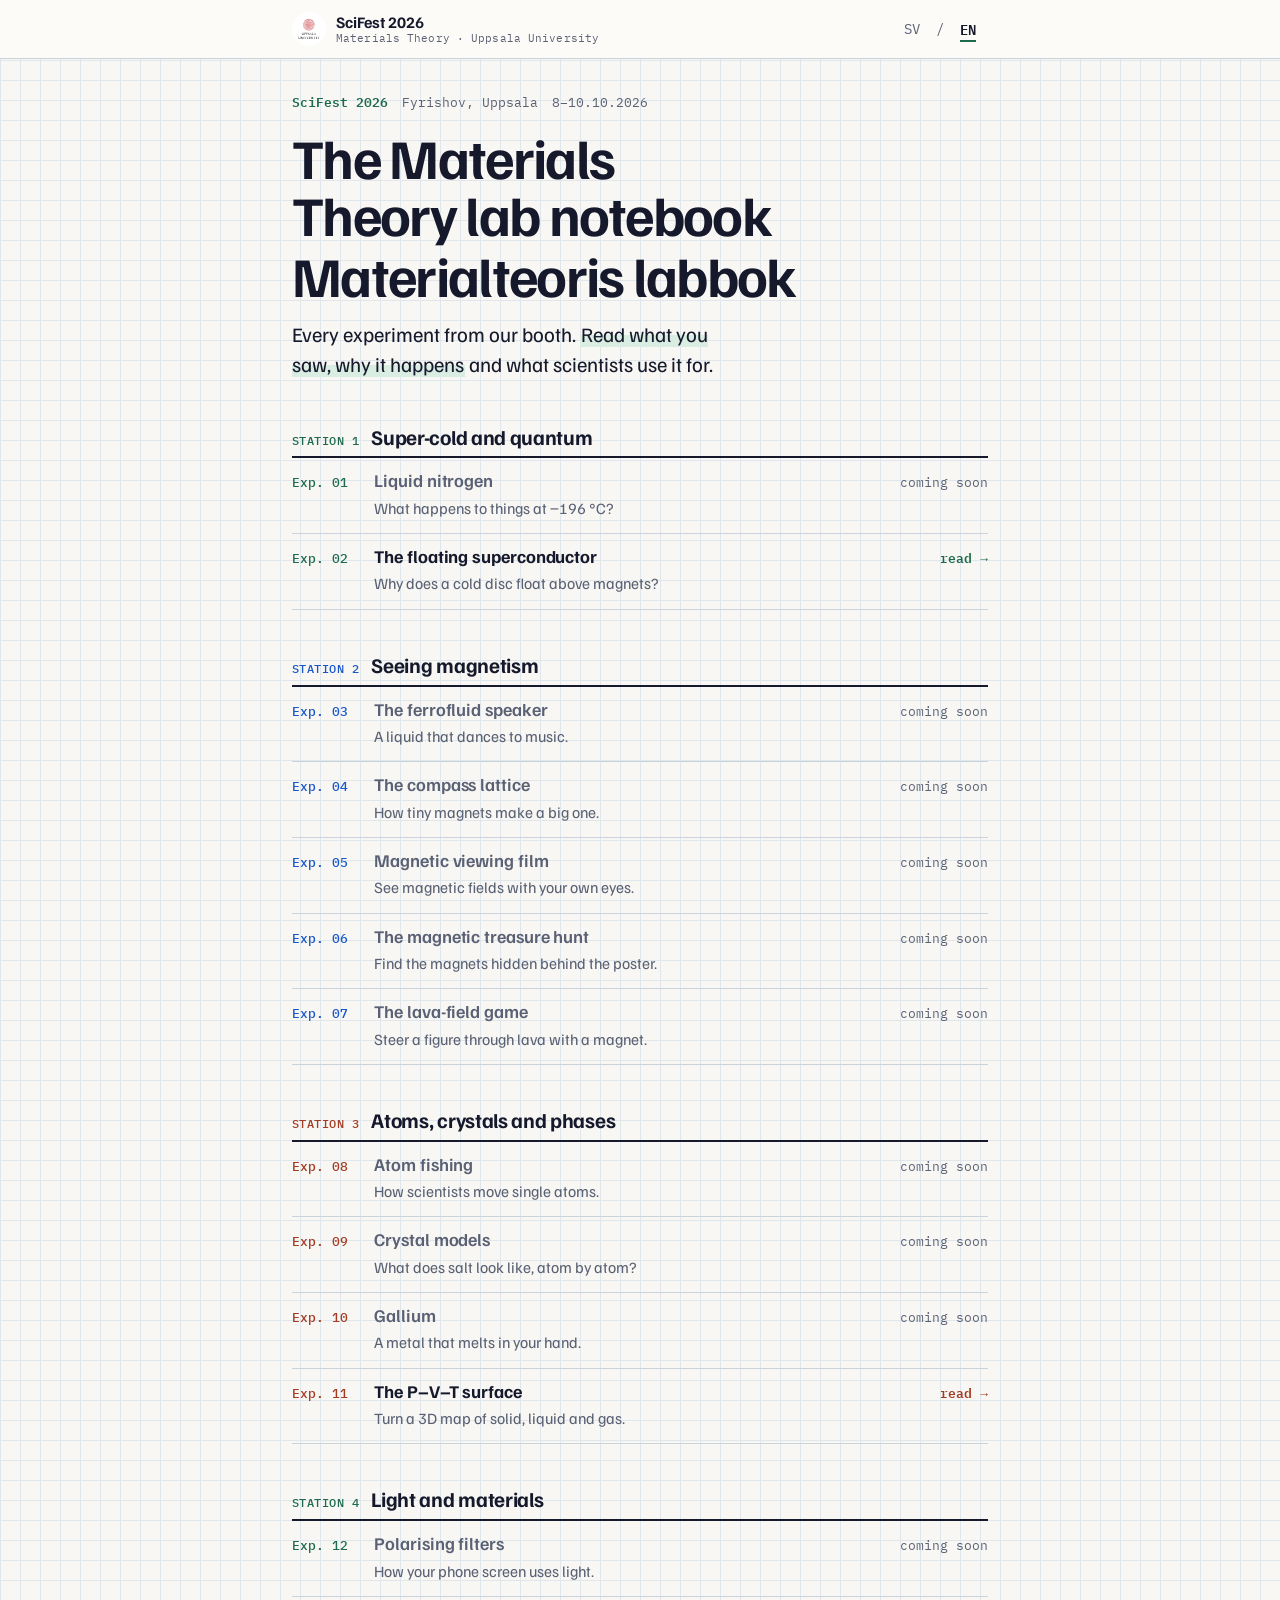
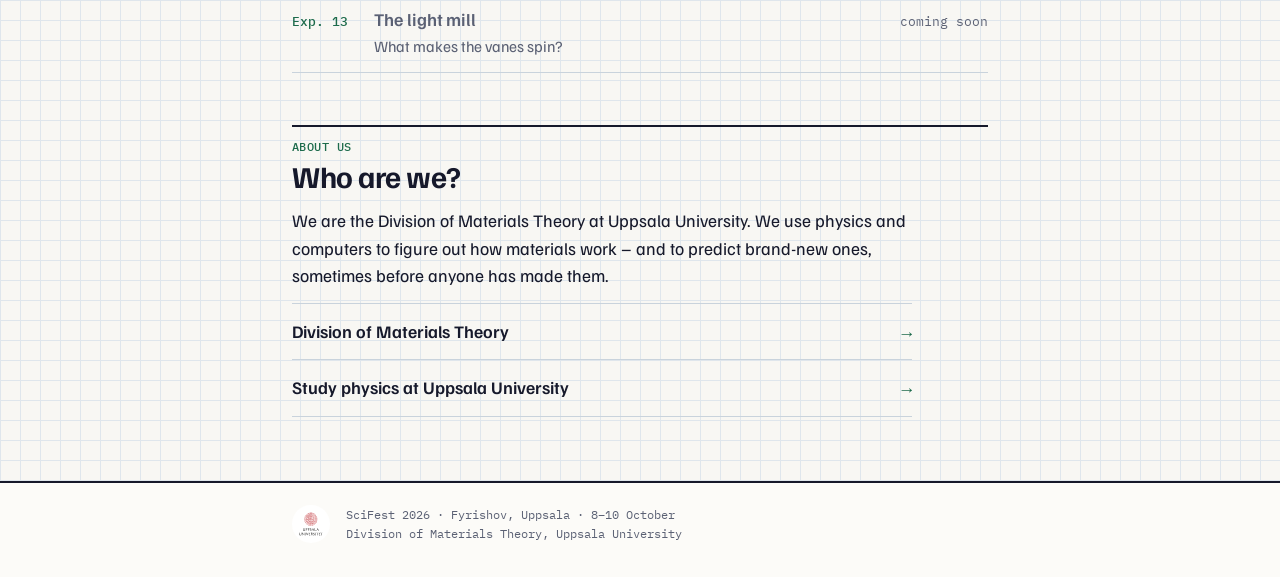
==== index.html @ 78b34789 "Redesign as a lab notebook: squared paper, Familjen Grotesk + IBM Plex Mono Landing page becomes the" ====
<!doctype html>
<html lang="sv">
<head>
<meta charset="utf-8">
<meta name="viewport" content="width=device-width, initial-scale=1, viewport-fit=cover">
<title>Materialteoris labbok · The Materials Theory lab notebook</title>
<meta name="description" content="Försöken från avdelningen för materialteori, Uppsala universitet, på SciFest 2026. / The experiments from the Division of Materials Theory, Uppsala University, at SciFest 2026.">
<meta name="theme-color" content="#F8F7F3" media="(prefers-color-scheme: light)">
<meta name="theme-color" content="#13151C" media="(prefers-color-scheme: dark)">
<link rel="icon" href="assets/uu_logo.svg" type="image/svg+xml">
<link rel="preload" href="assets/fonts/familjen-grotesk-400-700-latin.woff2" as="font" type="font/woff2" crossorigin>
<link rel="preload" href="assets/fonts/ibm-plex-mono-400-latin.woff2" as="font" type="font/woff2" crossorigin>
<link rel="stylesheet" href="assets/site.css">
</head>
<body>
<!--PAGE-START-->
<script>
/* Pick the language before the page paints: saved choice, else the phone's language, else Swedish. */
(function () {
  var r = document.documentElement, l = null;
  try { l = localStorage.getItem('scifest-lang'); } catch (e) {}
  if (l !== 'sv' && l !== 'en') {
    var ls = navigator.languages || [navigator.language || ''];
    l = 'sv';
    for (var i = 0; i < ls.length; i++) {
      if (/^sv/i.test(ls[i])) { l = 'sv'; break; }
      if (/^en/i.test(ls[i])) { l = 'en'; break; }
    }
  }
  r.setAttribute('data-show', l); r.lang = l;
})();
</script>

<div class="page" data-station="4"
     data-title-en="The Materials Theory lab notebook · SciFest 2026"
     data-title-sv="Materialteoris labbok · SciFest 2026">

  <header class="topbar">
    <div class="wrap">
      <a class="brand" href="./">
        <img src="assets/uu_logo.svg" alt="Uppsala universitet / Uppsala University" width="34" height="34">
        <span>SciFest 2026
          <small lang="sv">Materialteori · Uppsala universitet</small>
          <small lang="en">Materials Theory · Uppsala University</small>
        </span>
      </a>
      <div class="langswitch" role="group" aria-label="Språk / Language">
        <button type="button" class="both" lang="sv" data-set-lang="sv" aria-label="Svenska" aria-pressed="false">SV</button>
        <span class="sep" aria-hidden="true">/</span>
        <button type="button" class="both" lang="en" data-set-lang="en" aria-label="English" aria-pressed="false">EN</button>
      </div>
    </div>
  </header>

  <div class="wrap">
    <div class="entry">
      <p class="meta">
        <span><b>SciFest 2026</b></span>
        <span>Fyrishov, Uppsala</span>
        <span>8–10.10.2026</span>
      </p>
      <h1 class="title">
        <span class="both" lang="sv">Materialteoris labbok</span>
        <span class="both" lang="en">The Materials Theory lab notebook</span>
      </h1>
      <p class="lead">
        <span lang="sv">Alla försök från vår monter. <mark>Läs vad du såg, varför det händer</mark> och vad forskare använder det till.</span>
        <span lang="en">Every experiment from our booth. <mark>Read what you saw, why it happens</mark> and what scientists use it for.</span>
      </p>
    </div>

    <main>
      <nav class="toc" aria-label="Innehåll / Contents">

        <section class="toc-group" data-station="1" aria-labelledby="st1">
          <h2 id="st1"><span class="sec-label">Station 1</span><span><span lang="sv">Superkallt och kvant</span><span lang="en">Super-cold and quantum</span></span></h2>
          <div class="entry-row soon">
            <span class="no"><span lang="sv">Försök 01</span><span lang="en">Exp. 01</span></span>
            <h3><span lang="sv">Flytande kväve</span><span lang="en">Liquid nitrogen</span></h3>
            <span class="status"><span lang="sv">kommer snart</span><span lang="en">coming soon</span></span>
            <p><span lang="sv">Vad händer med saker vid −196 °C?</span><span lang="en">What happens to things at −196 °C?</span></p>
          </div>
          <a class="entry-row" href="superconductor.html">
            <span class="no"><span lang="sv">Försök 02</span><span lang="en">Exp. 02</span></span>
            <h3><span lang="sv">Den svävande supraledaren</span><span lang="en">The floating superconductor</span></h3>
            <span class="status"><span lang="sv">läs</span><span lang="en">read</span></span>
            <p><span lang="sv">Varför svävar en kall skiva ovanför magneter?</span><span lang="en">Why does a cold disc float above magnets?</span></p>
          </a>
        </section>

        <section class="toc-group" data-station="2" aria-labelledby="st2">
          <h2 id="st2"><span class="sec-label">Station 2</span><span><span lang="sv">Se magnetism</span><span lang="en">Seeing magnetism</span></span></h2>
          <div class="entry-row soon">
            <span class="no"><span lang="sv">Försök 03</span><span lang="en">Exp. 03</span></span>
            <h3><span lang="sv">Ferrofluidhögtalaren</span><span lang="en">The ferrofluid speaker</span></h3>
            <span class="status"><span lang="sv">kommer snart</span><span lang="en">coming soon</span></span>
            <p><span lang="sv">En vätska som dansar till musik.</span><span lang="en">A liquid that dances to music.</span></p>
          </div>
          <div class="entry-row soon">
            <span class="no"><span lang="sv">Försök 04</span><span lang="en">Exp. 04</span></span>
            <h3><span lang="sv">Kompassgittret</span><span lang="en">The compass lattice</span></h3>
            <span class="status"><span lang="sv">kommer snart</span><span lang="en">coming soon</span></span>
            <p><span lang="sv">Hur små magneter blir en stor.</span><span lang="en">How tiny magnets make a big one.</span></p>
          </div>
          <div class="entry-row soon">
            <span class="no"><span lang="sv">Försök 05</span><span lang="en">Exp. 05</span></span>
            <h3><span lang="sv">Magnetisk visningsfilm</span><span lang="en">Magnetic viewing film</span></h3>
            <span class="status"><span lang="sv">kommer snart</span><span lang="en">coming soon</span></span>
            <p><span lang="sv">Se magnetfält med egna ögon.</span><span lang="en">See magnetic fields with your own eyes.</span></p>
          </div>
          <div class="entry-row soon">
            <span class="no"><span lang="sv">Försök 06</span><span lang="en">Exp. 06</span></span>
            <h3><span lang="sv">Den magnetiska skattjakten</span><span lang="en">The magnetic treasure hunt</span></h3>
            <span class="status"><span lang="sv">kommer snart</span><span lang="en">coming soon</span></span>
            <p><span lang="sv">Hitta magneterna som gömmer sig bakom affischen.</span><span lang="en">Find the magnets hidden behind the poster.</span></p>
          </div>
          <div class="entry-row soon">
            <span class="no"><span lang="sv">Försök 07</span><span lang="en">Exp. 07</span></span>
            <h3><span lang="sv">Lavaspelet</span><span lang="en">The lava-field game</span></h3>
            <span class="status"><span lang="sv">kommer snart</span><span lang="en">coming soon</span></span>
            <p><span lang="sv">Styr en figur genom lavan med en magnet.</span><span lang="en">Steer a figure through lava with a magnet.</span></p>
          </div>
        </section>

        <section class="toc-group" data-station="3" aria-labelledby="st3">
          <h2 id="st3"><span class="sec-label">Station 3</span><span><span lang="sv">Atomer, kristaller och faser</span><span lang="en">Atoms, crystals and phases</span></span></h2>
          <div class="entry-row soon">
            <span class="no"><span lang="sv">Försök 08</span><span lang="en">Exp. 08</span></span>
            <h3><span lang="sv">Atomfiske</span><span lang="en">Atom fishing</span></h3>
            <span class="status"><span lang="sv">kommer snart</span><span lang="en">coming soon</span></span>
            <p><span lang="sv">Hur forskare flyttar enskilda atomer.</span><span lang="en">How scientists move single atoms.</span></p>
          </div>
          <div class="entry-row soon">
            <span class="no"><span lang="sv">Försök 09</span><span lang="en">Exp. 09</span></span>
            <h3><span lang="sv">Kristallmodeller</span><span lang="en">Crystal models</span></h3>
            <span class="status"><span lang="sv">kommer snart</span><span lang="en">coming soon</span></span>
            <p><span lang="sv">Hur ser salt ut, atom för atom?</span><span lang="en">What does salt look like, atom by atom?</span></p>
          </div>
          <div class="entry-row soon">
            <span class="no"><span lang="sv">Försök 10</span><span lang="en">Exp. 10</span></span>
            <h3><span lang="sv">Gallium</span><span lang="en">Gallium</span></h3>
            <span class="status"><span lang="sv">kommer snart</span><span lang="en">coming soon</span></span>
            <p><span lang="sv">En metall som smälter i handen.</span><span lang="en">A metal that melts in your hand.</span></p>
          </div>
          <a class="entry-row" href="pvt-surface.html">
            <span class="no"><span lang="sv">Försök 11</span><span lang="en">Exp. 11</span></span>
            <h3><span lang="sv">P–V–T-ytan</span><span lang="en">The P–V–T surface</span></h3>
            <span class="status"><span lang="sv">läs</span><span lang="en">read</span></span>
            <p><span lang="sv">Vrid och vänd en 3D-karta över fast, flytande och gas.</span><span lang="en">Turn a 3D map of solid, liquid and gas.</span></p>
          </a>
        </section>

        <section class="toc-group" data-station="4" aria-labelledby="st4">
          <h2 id="st4"><span class="sec-label">Station 4</span><span><span lang="sv">Ljus och material</span><span lang="en">Light and materials</span></span></h2>
          <div class="entry-row soon">
            <span class="no"><span lang="sv">Försök 12</span><span lang="en">Exp. 12</span></span>
            <h3><span lang="sv">Polarisationsfilter</span><span lang="en">Polarising filters</span></h3>
            <span class="status"><span lang="sv">kommer snart</span><span lang="en">coming soon</span></span>
            <p><span lang="sv">Hur din mobilskärm använder ljus.</span><span lang="en">How your phone screen uses light.</span></p>
          </div>
          <div class="entry-row soon">
            <span class="no"><span lang="sv">Försök 13</span><span lang="en">Exp. 13</span></span>
            <h3><span lang="sv">Ljuskvarnen</span><span lang="en">The light mill</span></h3>
            <span class="status"><span lang="sv">kommer snart</span><span lang="en">coming soon</span></span>
            <p><span lang="sv">Vad får vingarna att snurra?</span><span lang="en">What makes the vanes spin?</span></p>
          </div>
        </section>
      </nav>

      <section aria-labelledby="h-us">
        <div class="sec-head">
          <p class="sec-label"><span lang="sv">Om oss</span><span lang="en">About us</span></p>
          <h2 id="h-us"><span lang="sv">Vilka är vi?</span><span lang="en">Who are we?</span></h2>
        </div>
        <div class="prose">
          <p lang="sv">Vi är avdelningen för materialteori vid Uppsala universitet. Vi använder fysik och datorer för att förstå hur material fungerar – och för att förutsäga helt nya material, ibland innan någon har tillverkat dem.</p>
          <p lang="en">We are the Division of Materials Theory at Uppsala University. We use physics and computers to figure out how materials work – and to predict brand-new ones, sometimes before anyone has made them.</p>
        </div>
        <nav class="links" aria-label="Länkar / Links">
          <a href="https://www.uu.se/institution/fysik-och-astronomi/forskning/materialteori" lang="sv">Avdelningen för materialteori</a>
          <a href="https://www.uu.se/en/department/physics-and-astronomy/research/materials-theory" lang="en">Division of Materials Theory</a>
          <a href="https://www.uu.se/institution/fysik-och-astronomi/utbildning" lang="sv">Studera fysik vid Uppsala universitet</a>
          <a href="https://www.uu.se/en/department/physics-and-astronomy/education" lang="en">Study physics at Uppsala University</a>
        </nav>
      </section>
    </main>
  </div>

  <footer>
    <div class="wrap">
      <img src="assets/uu_logo.svg" alt="" width="38" height="38">
      <div>
        <div lang="sv">SciFest 2026 · Fyrishov, Uppsala · 8–10 oktober</div>
        <div lang="en">SciFest 2026 · Fyrishov, Uppsala · 8–10 October</div>
        <div lang="sv">Avdelningen för materialteori, Uppsala universitet</div>
        <div lang="en">Division of Materials Theory, Uppsala University</div>
      </div>
    </div>
  </footer>
</div>

<script src="assets/site.js"></script>
<!--PAGE-END-->
</body>
</html>
---- assets/site.css ----
/* =====================================================================
   SciFest 2026 demo pages: shared stylesheet ("lab notebook")
   Division of Materials Theory, Uppsala University

   Look: squared notebook paper (Swedish "rutat papper"), ink-dark text,
   Familjen Grotesk (Familjen STHLM) + IBM Plex Mono for labels and
   measurements. Each station's poster colour is used as an accent only.

   - Colours are tokens on :root, with a dark-mode set below.
   - Station accent: data-station="1".."4" on any wrapper.
   - Language: every text exists twice, lang="sv" and lang="en";
     the script sets html[data-show] and the other language is hidden.
     class="both" = always shown in both languages.
   ===================================================================== */

/* ---------- Fonts (self-hosted, SIL Open Font License) ---------- */
@font-face {
  font-family: "Familjen Grotesk";
  src: url("fonts/familjen-grotesk-400-700-latin.woff2") format("woff2");
  font-weight: 400 700; font-style: normal; font-display: swap;
  unicode-range: U+0000-00FF, U+0131, U+0152-0153, U+02BB-02BC, U+02C6, U+02DA, U+02DC, U+0304, U+0308, U+0329, U+2000-206F, U+20AC, U+2122, U+2191, U+2193, U+2212, U+2215, U+FEFF, U+FFFD;
}
@font-face {
  font-family: "Familjen Grotesk";
  src: url("fonts/familjen-grotesk-400-700-latin-ext.woff2") format("woff2");
  font-weight: 400 700; font-style: normal; font-display: swap;
  unicode-range: U+0100-02BA, U+02BD-02C5, U+02C7-02CC, U+02CE-02D7, U+02DD-02FF, U+1D00-1DBF, U+1E00-1E9F, U+1EF2-1EFF, U+2020, U+20A0-20AB, U+20AD-20C0, U+2113, U+2C60-2C7F, U+A720-A7FF;
}
@font-face { font-family: "IBM Plex Mono"; src: url("fonts/ibm-plex-mono-400-latin.woff2") format("woff2"); font-weight: 400; font-display: swap;
  unicode-range: U+0000-00FF, U+0131, U+0152-0153, U+02BB-02BC, U+02C6, U+02DA, U+02DC, U+0304, U+0308, U+0329, U+2000-206F, U+20AC, U+2122, U+2191, U+2193, U+2212, U+2215, U+FEFF, U+FFFD; }
@font-face { font-family: "IBM Plex Mono"; src: url("fonts/ibm-plex-mono-400-latin-ext.woff2") format("woff2"); font-weight: 400; font-display: swap;
  unicode-range: U+0100-02BA, U+02BD-02C5, U+02C7-02CC, U+02CE-02D7, U+02DD-02FF, U+1D00-1DBF, U+1E00-1E9F, U+1EF2-1EFF, U+2020, U+20A0-20AB, U+20AD-20C0, U+2113, U+2C60-2C7F, U+A720-A7FF; }
@font-face { font-family: "IBM Plex Mono"; src: url("fonts/ibm-plex-mono-500-latin.woff2") format("woff2"); font-weight: 500; font-display: swap;
  unicode-range: U+0000-00FF, U+0131, U+0152-0153, U+02BB-02BC, U+02C6, U+02DA, U+02DC, U+0304, U+0308, U+0329, U+2000-206F, U+20AC, U+2122, U+2191, U+2193, U+2212, U+2215, U+FEFF, U+FFFD; }
@font-face { font-family: "IBM Plex Mono"; src: url("fonts/ibm-plex-mono-500-latin-ext.woff2") format("woff2"); font-weight: 500; font-display: swap;
  unicode-range: U+0100-02BA, U+02BD-02C5, U+02C7-02CC, U+02CE-02D7, U+02DD-02FF, U+1D00-1DBF, U+1E00-1E9F, U+1EF2-1EFF, U+2020, U+20A0-20AB, U+20AD-20C0, U+2113, U+2C60-2C7F, U+A720-A7FF; }
@font-face { font-family: "IBM Plex Mono"; src: url("fonts/ibm-plex-mono-600-latin.woff2") format("woff2"); font-weight: 600; font-display: swap;
  unicode-range: U+0000-00FF, U+0131, U+0152-0153, U+02BB-02BC, U+02C6, U+02DA, U+02DC, U+0304, U+0308, U+0329, U+2000-206F, U+20AC, U+2122, U+2191, U+2193, U+2212, U+2215, U+FEFF, U+FFFD; }
@font-face { font-family: "IBM Plex Mono"; src: url("fonts/ibm-plex-mono-600-latin-ext.woff2") format("woff2"); font-weight: 600; font-display: swap;
  unicode-range: U+0100-02BA, U+02BD-02C5, U+02C7-02CC, U+02CE-02D7, U+02DD-02FF, U+1D00-1DBF, U+1E00-1E9F, U+1EF2-1EFF, U+2020, U+20A0-20AB, U+20AD-20C0, U+2113, U+2C60-2C7F, U+A720-A7FF; }

/* ---------- Tokens: light (paper) ---------- */
:root {
  --paper: #F8F7F3;
  --paper-solid: #FCFBF8;
  --grid: #DFE6EC;
  --grid-strong: #C9D3DC;
  --ink: #16192B;
  --muted: #5B6174;
  --accent: #4A3496;        /* station 1: poster 2 violet */
  --accent-soft: #E6E0F5;   /* highlighter tint */
  --good: #1D6B4C;
  --bad: #A33A22;
  --font-sans: "Familjen Grotesk", "Helvetica Neue", Arial, system-ui, sans-serif;
  --font-mono: "IBM Plex Mono", ui-monospace, "SFMono-Regular", Menlo, Consolas, monospace;
  --sq: 20px;               /* grid square */
}
[data-station="2"] { --accent: #1957C9; --accent-soft: #DCE7FA; }  /* poster 1 blue */
[data-station="3"] { --accent: #A33A22; --accent-soft: #F6DFD7; }  /* poster 3 rust */
[data-station="4"] { --accent: #1D6B4C; --accent-soft: #D9EDE3; }  /* poster 4 green */

/* ---------- Tokens: dark (the notebook at night) ---------- */
@media (prefers-color-scheme: dark) {
  :root:not([data-theme="light"]) {
    color-scheme: dark;
    --paper: #13151C; --paper-solid: #181B23; --grid: #1F2330; --grid-strong: #2C3242;
    --ink: #E7E9EF; --muted: #9AA0B3;
    --accent: #B4A3F0; --accent-soft: #2B2546;
    --good: #74CFA4; --bad: #F09A84;
  }
  :root:not([data-theme="light"]) [data-station="2"] { --accent: #86B2FF; --accent-soft: #1B2A47; }
  :root:not([data-theme="light"]) [data-station="3"] { --accent: #F29B84; --accent-soft: #3D2119; }
  :root:not([data-theme="light"]) [data-station="4"] { --accent: #74CFA4; --accent-soft: #16352A; }
}
:root[data-theme="dark"] {
  color-scheme: dark;
  --paper: #13151C; --paper-solid: #181B23; --grid: #1F2330; --grid-strong: #2C3242;
  --ink: #E7E9EF; --muted: #9AA0B3;
  --accent: #B4A3F0; --accent-soft: #2B2546;
  --good: #74CFA4; --bad: #F09A84;
}
:root[data-theme="dark"] [data-station="2"] { --accent: #86B2FF; --accent-soft: #1B2A47; }
:root[data-theme="dark"] [data-station="3"] { --accent: #F29B84; --accent-soft: #3D2119; }
:root[data-theme="dark"] [data-station="4"] { --accent: #74CFA4; --accent-soft: #16352A; }

/* ---------- Language switching ---------- */
html[data-show="sv"] .page [lang="en"]:not(.both),
html[data-show="en"] .page [lang="sv"]:not(.both) { display: none !important; }

/* ---------- Base ---------- */
*, *::before, *::after { box-sizing: border-box; }
html { -webkit-text-size-adjust: 100%; }
body {
  margin: 0;
  background-color: var(--paper);
  background-image:
    linear-gradient(var(--grid) 1px, transparent 1px),
    linear-gradient(90deg, var(--grid) 1px, transparent 1px);
  background-size: var(--sq) var(--sq);
  color: var(--ink);
  font-family: var(--font-sans);
  font-size: 1.1rem;
  line-height: 1.55;
  font-weight: 400;
}
.page { min-height: 100vh; color: var(--ink); }
img, video, svg { max-width: 100%; }
a { color: var(--accent); text-decoration-thickness: 1.5px; text-underline-offset: .2em; }
strong, b { font-weight: 650; }
:focus-visible { outline: 2.5px solid var(--accent); outline-offset: 3px; }
p { margin: 0; }
h1, h2, h3 { margin: 0; font-weight: 700; letter-spacing: -0.015em; line-height: 1.1; text-wrap: balance; }
h2 { font-size: clamp(1.5rem, 4.6vw, 1.9rem); }
h3 { font-size: 1.15rem; letter-spacing: -0.005em; }
.mono { font-family: var(--font-mono); }

.wrap { max-width: 46rem; margin-inline: auto; padding-inline: 20px; }

/* ---------- Top bar ---------- */
.topbar {
  position: sticky; top: env(safe-area-inset-top, 0px); z-index: 10;
  background: var(--paper-solid);
  border-bottom: 1px solid var(--grid-strong);
}
.topbar .wrap { display: flex; align-items: center; justify-content: space-between; gap: 12px; min-height: 58px; }
.brand { display: flex; align-items: center; gap: 10px; color: var(--ink); text-decoration: none; }
.brand img { width: 34px; height: 34px; }
.brand img, footer img { background: #FFFFFF; border-radius: 50%; padding: 2px; }
.brand span { display: grid; line-height: 1.15; font-weight: 700; font-size: 1rem; }
.brand small { font-family: var(--font-mono); font-weight: 400; font-size: .7rem; color: var(--muted); letter-spacing: .01em; }
.langswitch { display: flex; align-items: center; gap: 2px; font-family: var(--font-mono); font-size: .9rem; }
.langswitch .sep { color: var(--muted); padding-inline: 2px; }
.langswitch button {
  font: inherit; color: var(--muted); background: none; border: 0; cursor: pointer;
  padding: 10px 6px; min-height: 44px; min-width: 40px;
}
.langswitch button[aria-pressed="true"] { color: var(--ink); font-weight: 600; text-decoration: underline; text-decoration-thickness: 2px; text-underline-offset: .35em; text-decoration-color: var(--accent); }

/* ---------- Page head (notebook entry header) ---------- */
.entry { padding-block: 34px 6px; display: grid; gap: 16px; }
.meta {
  font-family: var(--font-mono); font-size: .8rem; color: var(--muted);
  display: flex; flex-wrap: wrap; gap: 4px 14px;
}
.meta b { color: var(--accent); font-weight: 600; }
.title { display: flex; flex-direction: column; gap: 4px; font-size: clamp(2.2rem, 9vw, 3.5rem); letter-spacing: -0.03em; line-height: 1.02; }
html[data-show="en"] .title [lang="en"] { order: -1; }
.lead { font-size: 1.28rem; line-height: 1.45; max-width: 36ch; }
mark { background: linear-gradient(transparent 55%, var(--accent-soft) 55%); color: inherit; padding-inline: 1px; }

/* Figures: taped onto the page */
.fig { margin: 0; display: grid; gap: 8px; }
.fig .print { background: var(--paper-solid); padding: 8px; border: 1px solid var(--grid-strong); box-shadow: 0 1px 0 var(--grid-strong); }
.fig video, .fig img { display: block; width: 100%; height: auto; }
.fig figcaption, .caption { font-family: var(--font-mono); font-size: .8rem; color: var(--muted); line-height: 1.45; }
.fig figcaption b, .caption b { color: var(--ink); font-weight: 600; }

/* ---------- Sections (lab report) ---------- */
main { display: grid; gap: 52px; padding-block: 30px 64px; }
section { display: grid; gap: 14px; }
.sec-label { font-family: var(--font-mono); font-size: .78rem; font-weight: 500; color: var(--accent); letter-spacing: .04em; text-transform: uppercase; }
.sec-head { display: grid; gap: 4px; padding-top: 10px; border-top: 2px solid var(--ink); }
.prose { display: grid; gap: 12px; max-width: 62ch; }

/* OBS! note */
.obs {
  display: grid; grid-template-columns: auto 1fr; gap: 4px 12px; align-items: baseline;
  background: var(--paper-solid); border: 1.5px dashed var(--accent);
  padding: 12px 14px; max-width: 62ch;
}
.obs .tag { font-family: var(--font-mono); font-weight: 600; font-size: .85rem; color: var(--accent); }
.obs p { font-size: 1rem; }

/* Diagram drawn straight on the grid */
.sketch { margin: 4px 0 0; display: grid; gap: 10px; }
.sketch .panels { display: grid; grid-template-columns: repeat(auto-fit, minmax(14rem, 1fr)); gap: 16px; }
.sketch svg { display: block; width: 100%; height: auto; }
.legend { display: inline-flex; align-items: center; gap: 8px; }
.legend i { display: inline-block; width: 26px; border-top: 2.5px solid var(--accent); }
.fl { fill: none; stroke: var(--accent); stroke-width: 2.4; stroke-linecap: round; }
.ah { fill: var(--accent); }
.svg-title { font-family: var(--font-sans); font-weight: 700; font-size: 17px; fill: var(--ink); }
.svg-label { font-family: var(--font-mono); font-size: 12.5px; fill: var(--ink); }
.svg-muted { font-family: var(--font-mono); font-size: 11.5px; fill: var(--muted); }
.magnet { fill: var(--paper-solid); stroke: var(--ink); stroke-width: 1.5; }
.ordinary { fill: var(--muted); fill-opacity: .18; stroke: var(--muted); stroke-width: 1.5; stroke-dasharray: 4 3; }
.sc-disc { fill: var(--ink); }
.frost { fill: var(--accent); fill-opacity: .12; }
.tick { stroke: var(--ink); stroke-width: 1.2; }
.scale-line { stroke: var(--ink); stroke-width: 2; }
.sc-band { fill: var(--accent-soft); }
.mark-dot { fill: var(--accent); }
.lead-line { stroke: var(--muted); stroke-width: 1; stroke-dasharray: 2 3; }

/* Further reading (details) */
.more { display: grid; border-top: 1px solid var(--grid-strong); max-width: 62ch; }
.more details { border-bottom: 1px solid var(--grid-strong); }
.more summary {
  list-style: none; cursor: pointer; padding: 14px 0; min-height: 52px;
  display: grid; grid-template-columns: auto 1fr auto; gap: 12px; align-items: center;
  font-weight: 700; font-size: 1.12rem;
}
.more summary::-webkit-details-marker { display: none; }
.more summary .idx { font-family: var(--font-mono); font-size: .8rem; font-weight: 500; color: var(--accent); }
.more summary::after { content: "+"; font-family: var(--font-mono); font-weight: 500; font-size: 1.25rem; color: var(--accent); }
.more details[open] summary::after { content: "\2212"; }
.more .body { padding: 0 0 18px; display: grid; gap: 10px; }

/* Applications: an index, not cards */
.uses { display: grid; border-top: 1px solid var(--grid-strong); max-width: 62ch; }
.use { display: grid; grid-template-columns: 5.2rem 1fr; gap: 4px 14px; padding: 14px 0; border-bottom: 1px solid var(--grid-strong); }
.use .code { font-family: var(--font-mono); font-weight: 600; font-size: .85rem; color: var(--accent); padding-top: .2em; }
.use h3 { font-size: 1.1rem; }
.use p { grid-column: 2; font-size: 1rem; color: var(--muted); }

/* Self-test */
.quiz { display: grid; gap: 26px; max-width: 62ch; }
.q { display: grid; gap: 10px; }
.q h3 { font-size: 1.15rem; display: grid; gap: 4px; }
.q .num { font-family: var(--font-mono); font-size: .78rem; font-weight: 500; color: var(--accent); letter-spacing: .03em; }
.options { display: grid; gap: 6px; }
.options button {
  font: 400 1.02rem/1.35 var(--font-sans); color: var(--ink); text-align: left;
  display: grid; grid-template-columns: 1.6rem 1fr; gap: 10px; align-items: center;
  background: var(--paper-solid); border: 1px solid var(--grid-strong);
  padding: 10px 12px; min-height: 48px; cursor: pointer;
}
.options button::before {
  content: ""; width: 1.15rem; height: 1.15rem; border: 1.5px solid var(--ink);
  display: grid; place-items: center; font-family: var(--font-mono); font-weight: 600; font-size: .95rem; line-height: 1;
}
.options button:hover { border-color: var(--accent); }
.options button.is-right { border-color: var(--good); }
.options button.is-right::before { content: "\2713"; color: var(--good); border-color: var(--good); }
.options button.is-wrong { color: var(--muted); text-decoration: line-through; text-decoration-color: var(--bad); }
.options button.is-wrong::before { content: "\00D7"; color: var(--bad); border-color: var(--bad); }
.options button:disabled { cursor: default; opacity: .55; }
.options button.is-right:disabled { opacity: 1; }
.feedback { font-family: var(--font-mono); font-size: .88rem; min-height: 1.4em; }
.feedback.good { color: var(--good); }
.feedback.bad { color: var(--bad); }

/* Links out */
.links { display: grid; max-width: 62ch; border-top: 1px solid var(--grid-strong); }
.links a {
  display: flex; justify-content: space-between; gap: 12px; align-items: center;
  padding: 14px 0; min-height: 50px; border-bottom: 1px solid var(--grid-strong);
  color: var(--ink); text-decoration: none; font-weight: 600;
}
.links a::after { content: "\2192"; font-family: var(--font-mono); color: var(--accent); }
.links a:hover { color: var(--accent); }

/* ---------- Contents page (landing) ---------- */
.toc { display: grid; gap: 34px; }
.toc-group { display: grid; gap: 0; }
.toc-group h2 { font-size: 1.3rem; padding: 10px 0 8px; border-bottom: 2px solid var(--ink); display: flex; gap: 12px; align-items: baseline; flex-wrap: wrap; }
.toc-group h2 .sec-label { font-size: .75rem; }
.entry-row {
  display: grid; grid-template-columns: 4.4rem 1fr auto; gap: 2px 12px; align-items: baseline;
  padding: 13px 0; border-bottom: 1px solid var(--grid-strong); color: var(--ink); text-decoration: none;
}
.entry-row .no { font-family: var(--font-mono); font-size: .82rem; color: var(--accent); font-weight: 500; }
.entry-row h3 { font-size: 1.12rem; }
.entry-row p { grid-column: 2 / 4; font-size: .98rem; color: var(--muted); }
.entry-row .status { font-family: var(--font-mono); font-size: .8rem; color: var(--muted); white-space: nowrap; }
a.entry-row .status { color: var(--accent); font-weight: 600; }
a.entry-row .status::after { content: " \2192"; }
a.entry-row:hover h3 { color: var(--accent); text-decoration: underline; text-decoration-thickness: 1.5px; text-underline-offset: .2em; }
.entry-row.soon h3 { color: var(--muted); font-weight: 600; }

/* Footer */
footer { border-top: 2px solid var(--ink); background: var(--paper-solid); padding-block: 22px 34px; }
footer .wrap { display: flex; flex-wrap: wrap; align-items: center; gap: 12px 16px; font-family: var(--font-mono); font-size: .78rem; color: var(--muted); }
footer img { width: 38px; height: 38px; }

@media (prefers-reduced-motion: reduce) {
  * { transition: none !important; animation: none !important; }
}
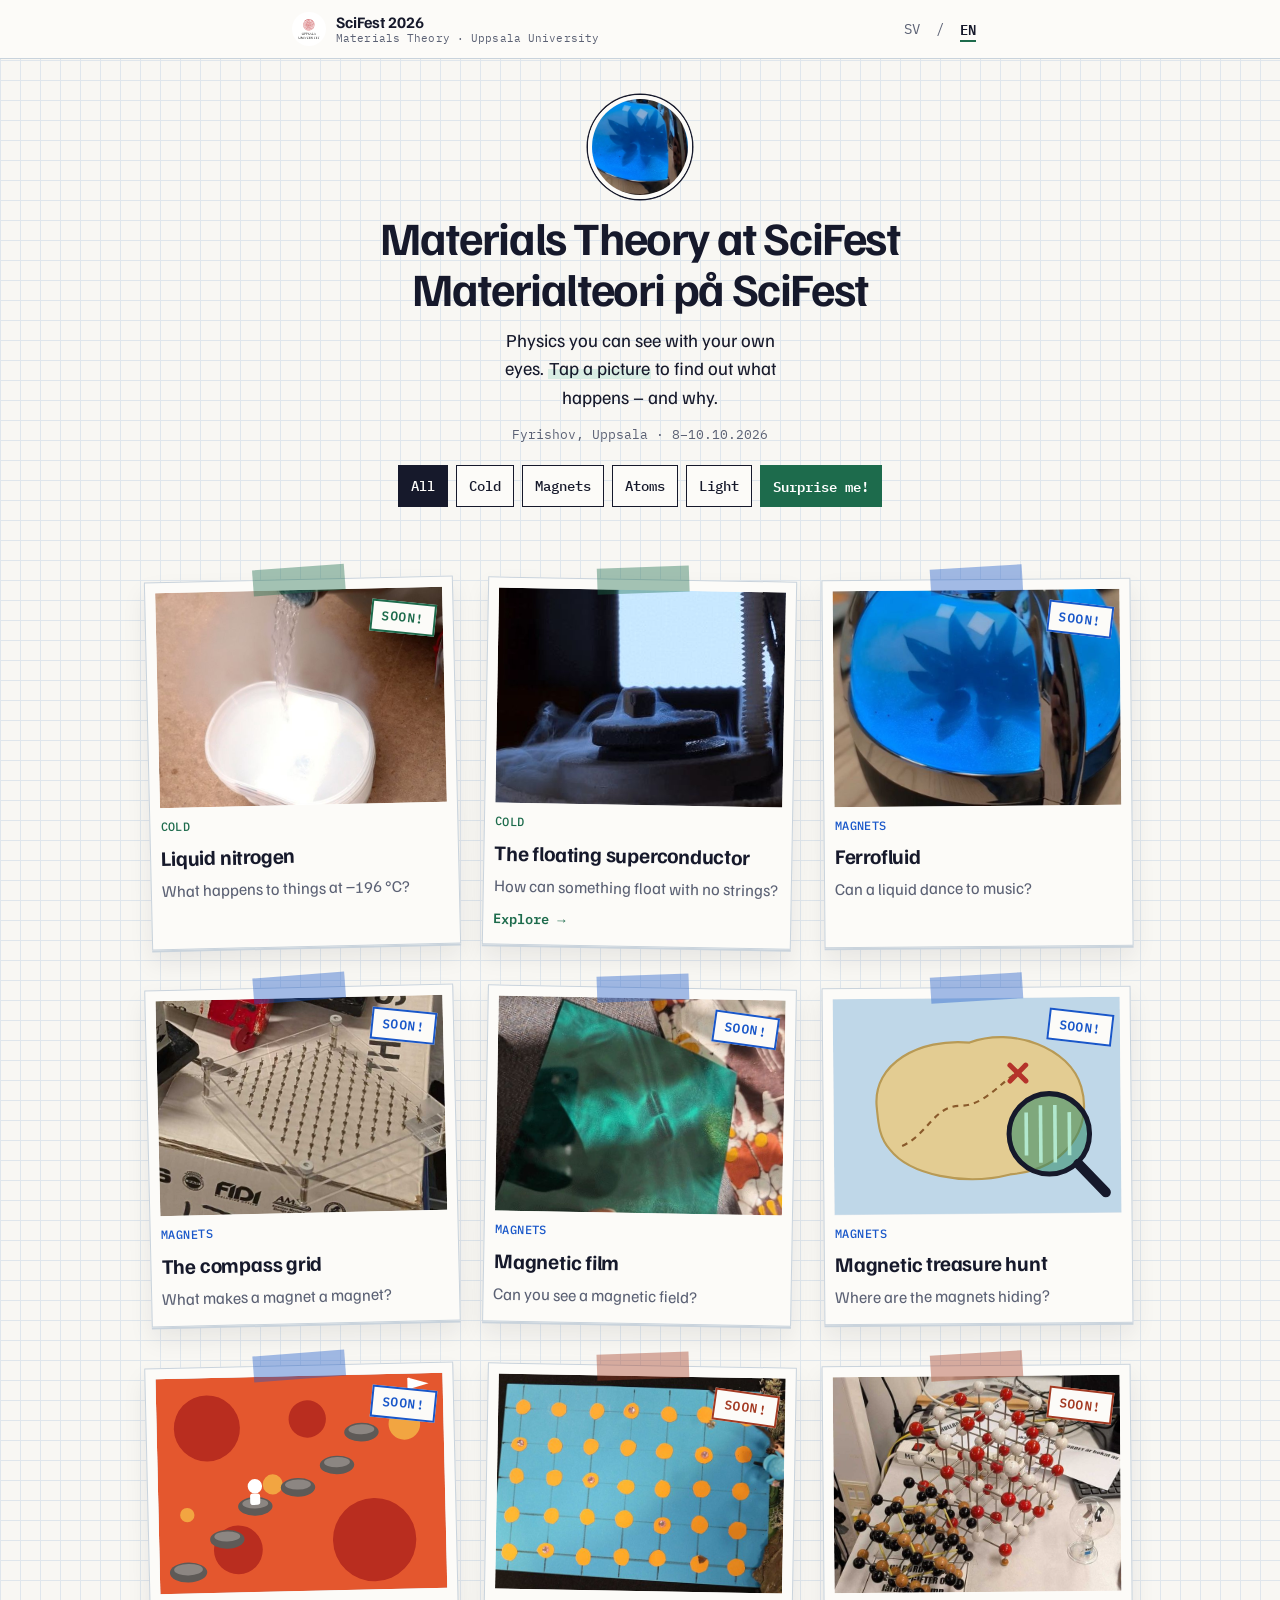
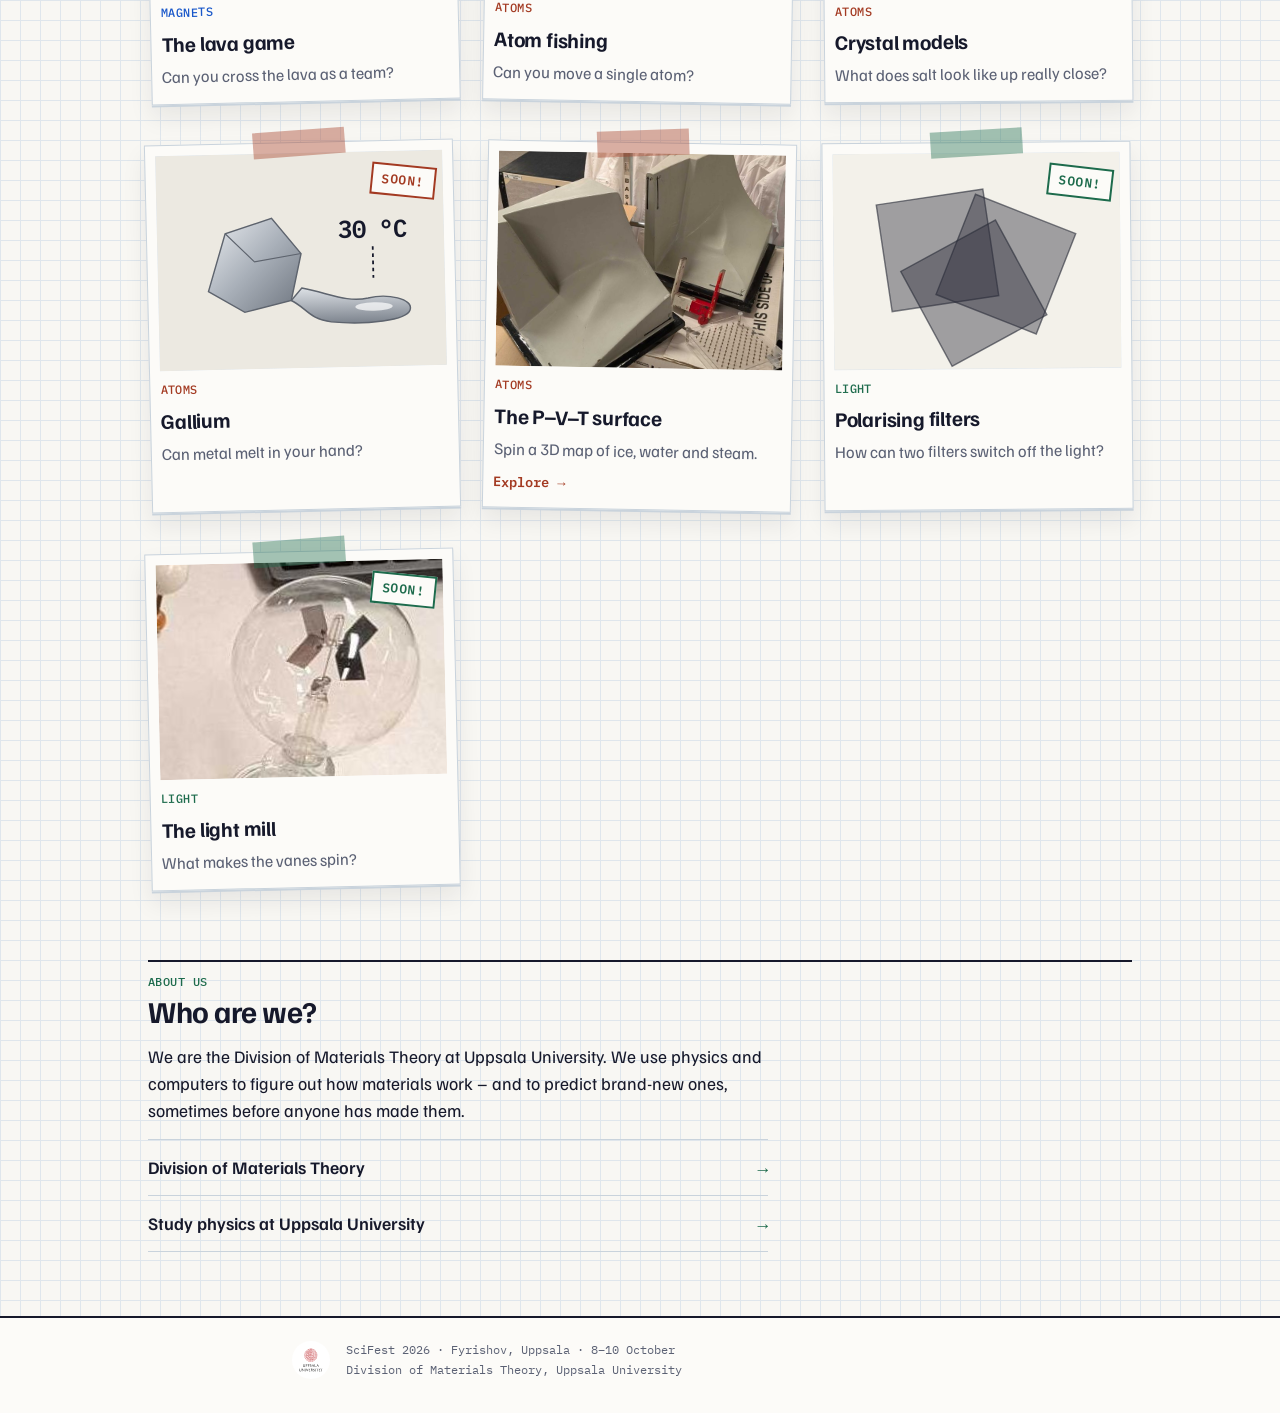
==== commit 0f6bf3b5: "Landing page as taped photo tiles with topic filters; drop numbering Linktree-style landing: one pho" ====
--- a/index.html
+++ b/index.html
@@ -3,7 +3,7 @@
 <head>
 <meta charset="utf-8">
 <meta name="viewport" content="width=device-width, initial-scale=1, viewport-fit=cover">
-<title>Materialteoris labbok · The Materials Theory lab notebook</title>
+<title>Materialteori på SciFest 2026 · Materials Theory at SciFest 2026</title>
 <meta name="description" content="Försöken från avdelningen för materialteori, Uppsala universitet, på SciFest 2026. / The experiments from the Division of Materials Theory, Uppsala University, at SciFest 2026.">
 <meta name="theme-color" content="#F8F7F3" media="(prefers-color-scheme: light)">
 <meta name="theme-color" content="#13151C" media="(prefers-color-scheme: dark)">
@@ -32,8 +32,8 @@
 </script>
 
 <div class="page" data-station="4"
-     data-title-en="The Materials Theory lab notebook · SciFest 2026"
-     data-title-sv="Materialteoris labbok · SciFest 2026">
+     data-title-en="Materials Theory at SciFest 2026"
+     data-title-sv="Materialteori på SciFest 2026">
 
   <header class="topbar">
     <div class="wrap">
@@ -52,122 +52,178 @@
     </div>
   </header>
 
-  <div class="wrap">
-    <div class="entry">
-      <p class="meta">
-        <span><b>SciFest 2026</b></span>
-        <span>Fyrishov, Uppsala</span>
-        <span>8–10.10.2026</span>
+  <div class="wrap" style="max-width:64rem">
+    <div class="profile">
+      <div class="avatar"><img src="assets/media/thumbs/ferrofluid.jpg" alt="" width="104" height="104"></div>
+      <h1 class="title">
+        <span class="both" lang="sv">Materialteori på SciFest</span>
+        <span class="both" lang="en">Materials Theory at SciFest</span>
+      </h1>
+      <p class="bio">
+        <span lang="sv">Fysik du kan se med egna ögon. <mark>Tryck på en bild</mark> för att ta reda på vad som händer – och varför.</span>
+        <span lang="en">Physics you can see with your own eyes. <mark>Tap a picture</mark> to find out what happens – and why.</span>
       </p>
-      <h1 class="title">
-        <span class="both" lang="sv">Materialteoris labbok</span>
-        <span class="both" lang="en">The Materials Theory lab notebook</span>
-      </h1>
-      <p class="lead">
-        <span lang="sv">Alla försök från vår monter. <mark>Läs vad du såg, varför det händer</mark> och vad forskare använder det till.</span>
-        <span lang="en">Every experiment from our booth. <mark>Read what you saw, why it happens</mark> and what scientists use it for.</span>
-      </p>
+      <p class="where">Fyrishov, Uppsala · 8–10.10.2026</p>
+      <div class="controls" role="group" aria-label="Välj ämne / Choose a topic">
+        <button type="button" class="chip" data-filter="all" aria-pressed="true"><span lang="sv">Alla</span><span lang="en">All</span></button>
+        <button type="button" class="chip" data-filter="1" aria-pressed="false"><span lang="sv">Kallt</span><span lang="en">Cold</span></button>
+        <button type="button" class="chip" data-filter="2" aria-pressed="false"><span lang="sv">Magneter</span><span lang="en">Magnets</span></button>
+        <button type="button" class="chip" data-filter="3" aria-pressed="false"><span lang="sv">Atomer</span><span lang="en">Atoms</span></button>
+        <button type="button" class="chip" data-filter="4" aria-pressed="false"><span lang="sv">Ljus</span><span lang="en">Light</span></button>
+        <button type="button" class="chip surprise" data-surprise><span lang="sv">Överraska mig!</span><span lang="en">Surprise me!</span></button>
+      </div>
     </div>
 
     <main>
-      <nav class="toc" aria-label="Innehåll / Contents">
-
-        <section class="toc-group" data-station="1" aria-labelledby="st1">
-          <h2 id="st1"><span class="sec-label">Station 1</span><span><span lang="sv">Superkallt och kvant</span><span lang="en">Super-cold and quantum</span></span></h2>
-          <div class="entry-row soon">
-            <span class="no"><span lang="sv">Försök 01</span><span lang="en">Exp. 01</span></span>
-            <h3><span lang="sv">Flytande kväve</span><span lang="en">Liquid nitrogen</span></h3>
-            <span class="status"><span lang="sv">kommer snart</span><span lang="en">coming soon</span></span>
-            <p><span lang="sv">Vad händer med saker vid −196 °C?</span><span lang="en">What happens to things at −196 °C?</span></p>
-          </div>
-          <a class="entry-row" href="superconductor.html">
-            <span class="no"><span lang="sv">Försök 02</span><span lang="en">Exp. 02</span></span>
-            <h3><span lang="sv">Den svävande supraledaren</span><span lang="en">The floating superconductor</span></h3>
-            <span class="status"><span lang="sv">läs</span><span lang="en">read</span></span>
-            <p><span lang="sv">Varför svävar en kall skiva ovanför magneter?</span><span lang="en">Why does a cold disc float above magnets?</span></p>
-          </a>
-        </section>
-
-        <section class="toc-group" data-station="2" aria-labelledby="st2">
-          <h2 id="st2"><span class="sec-label">Station 2</span><span><span lang="sv">Se magnetism</span><span lang="en">Seeing magnetism</span></span></h2>
-          <div class="entry-row soon">
-            <span class="no"><span lang="sv">Försök 03</span><span lang="en">Exp. 03</span></span>
-            <h3><span lang="sv">Ferrofluidhögtalaren</span><span lang="en">The ferrofluid speaker</span></h3>
-            <span class="status"><span lang="sv">kommer snart</span><span lang="en">coming soon</span></span>
-            <p><span lang="sv">En vätska som dansar till musik.</span><span lang="en">A liquid that dances to music.</span></p>
-          </div>
-          <div class="entry-row soon">
-            <span class="no"><span lang="sv">Försök 04</span><span lang="en">Exp. 04</span></span>
-            <h3><span lang="sv">Kompassgittret</span><span lang="en">The compass lattice</span></h3>
-            <span class="status"><span lang="sv">kommer snart</span><span lang="en">coming soon</span></span>
-            <p><span lang="sv">Hur små magneter blir en stor.</span><span lang="en">How tiny magnets make a big one.</span></p>
-          </div>
-          <div class="entry-row soon">
-            <span class="no"><span lang="sv">Försök 05</span><span lang="en">Exp. 05</span></span>
-            <h3><span lang="sv">Magnetisk visningsfilm</span><span lang="en">Magnetic viewing film</span></h3>
-            <span class="status"><span lang="sv">kommer snart</span><span lang="en">coming soon</span></span>
-            <p><span lang="sv">Se magnetfält med egna ögon.</span><span lang="en">See magnetic fields with your own eyes.</span></p>
-          </div>
-          <div class="entry-row soon">
-            <span class="no"><span lang="sv">Försök 06</span><span lang="en">Exp. 06</span></span>
-            <h3><span lang="sv">Den magnetiska skattjakten</span><span lang="en">The magnetic treasure hunt</span></h3>
-            <span class="status"><span lang="sv">kommer snart</span><span lang="en">coming soon</span></span>
-            <p><span lang="sv">Hitta magneterna som gömmer sig bakom affischen.</span><span lang="en">Find the magnets hidden behind the poster.</span></p>
-          </div>
-          <div class="entry-row soon">
-            <span class="no"><span lang="sv">Försök 07</span><span lang="en">Exp. 07</span></span>
-            <h3><span lang="sv">Lavaspelet</span><span lang="en">The lava-field game</span></h3>
-            <span class="status"><span lang="sv">kommer snart</span><span lang="en">coming soon</span></span>
-            <p><span lang="sv">Styr en figur genom lavan med en magnet.</span><span lang="en">Steer a figure through lava with a magnet.</span></p>
-          </div>
-        </section>
-
-        <section class="toc-group" data-station="3" aria-labelledby="st3">
-          <h2 id="st3"><span class="sec-label">Station 3</span><span><span lang="sv">Atomer, kristaller och faser</span><span lang="en">Atoms, crystals and phases</span></span></h2>
-          <div class="entry-row soon">
-            <span class="no"><span lang="sv">Försök 08</span><span lang="en">Exp. 08</span></span>
-            <h3><span lang="sv">Atomfiske</span><span lang="en">Atom fishing</span></h3>
-            <span class="status"><span lang="sv">kommer snart</span><span lang="en">coming soon</span></span>
-            <p><span lang="sv">Hur forskare flyttar enskilda atomer.</span><span lang="en">How scientists move single atoms.</span></p>
-          </div>
-          <div class="entry-row soon">
-            <span class="no"><span lang="sv">Försök 09</span><span lang="en">Exp. 09</span></span>
-            <h3><span lang="sv">Kristallmodeller</span><span lang="en">Crystal models</span></h3>
-            <span class="status"><span lang="sv">kommer snart</span><span lang="en">coming soon</span></span>
-            <p><span lang="sv">Hur ser salt ut, atom för atom?</span><span lang="en">What does salt look like, atom by atom?</span></p>
-          </div>
-          <div class="entry-row soon">
-            <span class="no"><span lang="sv">Försök 10</span><span lang="en">Exp. 10</span></span>
-            <h3><span lang="sv">Gallium</span><span lang="en">Gallium</span></h3>
-            <span class="status"><span lang="sv">kommer snart</span><span lang="en">coming soon</span></span>
-            <p><span lang="sv">En metall som smälter i handen.</span><span lang="en">A metal that melts in your hand.</span></p>
-          </div>
-          <a class="entry-row" href="pvt-surface.html">
-            <span class="no"><span lang="sv">Försök 11</span><span lang="en">Exp. 11</span></span>
-            <h3><span lang="sv">P–V–T-ytan</span><span lang="en">The P–V–T surface</span></h3>
-            <span class="status"><span lang="sv">läs</span><span lang="en">read</span></span>
-            <p><span lang="sv">Vrid och vänd en 3D-karta över fast, flytande och gas.</span><span lang="en">Turn a 3D map of solid, liquid and gas.</span></p>
-          </a>
-        </section>
-
-        <section class="toc-group" data-station="4" aria-labelledby="st4">
-          <h2 id="st4"><span class="sec-label">Station 4</span><span><span lang="sv">Ljus och material</span><span lang="en">Light and materials</span></span></h2>
-          <div class="entry-row soon">
-            <span class="no"><span lang="sv">Försök 12</span><span lang="en">Exp. 12</span></span>
-            <h3><span lang="sv">Polarisationsfilter</span><span lang="en">Polarising filters</span></h3>
-            <span class="status"><span lang="sv">kommer snart</span><span lang="en">coming soon</span></span>
-            <p><span lang="sv">Hur din mobilskärm använder ljus.</span><span lang="en">How your phone screen uses light.</span></p>
-          </div>
-          <div class="entry-row soon">
-            <span class="no"><span lang="sv">Försök 13</span><span lang="en">Exp. 13</span></span>
-            <h3><span lang="sv">Ljuskvarnen</span><span lang="en">The light mill</span></h3>
-            <span class="status"><span lang="sv">kommer snart</span><span lang="en">coming soon</span></span>
-            <p><span lang="sv">Vad får vingarna att snurra?</span><span lang="en">What makes the vanes spin?</span></p>
-          </div>
-        </section>
-      </nav>
-
-      <section aria-labelledby="h-us">
+      <div class="tiles">
+
+        <!-- Cold -->
+        <div class="tile soon" data-station="1">
+          <span class="photo"><img src="assets/media/thumbs/liquid-nitrogen.jpg" alt="" loading="lazy"></span>
+          <span class="stamp"><span lang="sv">Snart!</span><span lang="en">Soon!</span></span>
+          <span class="topic"><span lang="sv">Kallt</span><span lang="en">Cold</span></span>
+          <span class="tile-title"><span lang="sv">Flytande kväve</span><span lang="en">Liquid nitrogen</span></span>
+          <span class="tile-hook"><span lang="sv">Vad händer med saker vid −196 °C?</span><span lang="en">What happens to things at −196 °C?</span></span>
+        </div>
+        <a class="tile" data-station="1" href="superconductor.html">
+          <span class="photo"><img src="assets/media/thumbs/superconductor.jpg" alt="" loading="lazy"></span>
+          <span class="topic"><span lang="sv">Kallt</span><span lang="en">Cold</span></span>
+          <span class="tile-title"><span lang="sv">Den svävande supraledaren</span><span lang="en">The floating superconductor</span></span>
+          <span class="tile-hook"><span lang="sv">Hur kan något sväva utan snören?</span><span lang="en">How can something float with no strings?</span></span>
+          <span class="go"><span lang="sv">Utforska</span><span lang="en">Explore</span></span>
+        </a>
+
+        <!-- Magnets -->
+        <div class="tile soon" data-station="2">
+          <span class="photo"><img src="assets/media/thumbs/ferrofluid.jpg" alt="" loading="lazy"></span>
+          <span class="stamp"><span lang="sv">Snart!</span><span lang="en">Soon!</span></span>
+          <span class="topic"><span lang="sv">Magneter</span><span lang="en">Magnets</span></span>
+          <span class="tile-title"><span lang="sv">Ferrofluid</span><span lang="en">Ferrofluid</span></span>
+          <span class="tile-hook"><span lang="sv">Kan en vätska dansa till musik?</span><span lang="en">Can a liquid dance to music?</span></span>
+        </div>
+        <div class="tile soon" data-station="2">
+          <span class="photo"><img src="assets/media/thumbs/compass-lattice.jpg" alt="" loading="lazy"></span>
+          <span class="stamp"><span lang="sv">Snart!</span><span lang="en">Soon!</span></span>
+          <span class="topic"><span lang="sv">Magneter</span><span lang="en">Magnets</span></span>
+          <span class="tile-title"><span lang="sv">Kompassgittret</span><span lang="en">The compass grid</span></span>
+          <span class="tile-hook"><span lang="sv">Vad gör en magnet till en magnet?</span><span lang="en">What makes a magnet a magnet?</span></span>
+        </div>
+        <div class="tile soon" data-station="2">
+          <span class="photo"><img src="assets/media/thumbs/magnetic-film.jpg" alt="" loading="lazy"></span>
+          <span class="stamp"><span lang="sv">Snart!</span><span lang="en">Soon!</span></span>
+          <span class="topic"><span lang="sv">Magneter</span><span lang="en">Magnets</span></span>
+          <span class="tile-title"><span lang="sv">Magnetfilmen</span><span lang="en">Magnetic film</span></span>
+          <span class="tile-hook"><span lang="sv">Kan du se ett magnetfält?</span><span lang="en">Can you see a magnetic field?</span></span>
+        </div>
+        <div class="tile soon" data-station="2">
+          <span class="photo">
+            <svg viewBox="0 0 400 300" aria-hidden="true">
+              <rect width="400" height="300" fill="#BFD7E8"/>
+              <path d="M60,150 C55,90 120,55 190,62 C250,40 330,70 345,125 C362,185 320,240 245,246 C180,262 105,245 78,210 C62,192 62,170 60,150 Z" fill="#E3CC92" stroke="#B89A55" stroke-width="3"/>
+              <path d="M95,205 C130,190 140,150 175,150 S230,120 255,105" fill="none" stroke="#8A5A2B" stroke-width="3" stroke-dasharray="8 7"/>
+              <g stroke="#B5332A" stroke-width="7" stroke-linecap="round"><line x1="246" y1="94" x2="268" y2="116"/><line x1="268" y1="94" x2="246" y2="116"/></g>
+              <circle cx="300" cy="190" r="56" fill="#2E8B6A" fill-opacity=".55" stroke="#16192B" stroke-width="7"/>
+              <g stroke="#B8F0D8" stroke-width="5" stroke-opacity=".9"><line x1="268" y1="160" x2="268" y2="220"/><line x1="288" y1="150" x2="288" y2="230"/><line x1="308" y1="150" x2="308" y2="230"/><line x1="328" y1="160" x2="328" y2="220"/></g>
+              <line x1="340" y1="232" x2="378" y2="272" stroke="#16192B" stroke-width="14" stroke-linecap="round"/>
+            </svg>
+          </span>
+          <span class="stamp"><span lang="sv">Snart!</span><span lang="en">Soon!</span></span>
+          <span class="topic"><span lang="sv">Magneter</span><span lang="en">Magnets</span></span>
+          <span class="tile-title"><span lang="sv">Magnetisk skattjakt</span><span lang="en">Magnetic treasure hunt</span></span>
+          <span class="tile-hook"><span lang="sv">Var gömmer sig magneterna?</span><span lang="en">Where are the magnets hiding?</span></span>
+        </div>
+        <div class="tile soon" data-station="2">
+          <span class="photo">
+            <svg viewBox="0 0 400 300" aria-hidden="true">
+              <rect width="400" height="300" fill="#E4572E"/>
+              <circle cx="70" cy="70" r="46" fill="#B92D1F"/><circle cx="300" cy="230" r="58" fill="#B92D1F"/>
+              <circle cx="210" cy="60" r="26" fill="#B92D1F"/><circle cx="110" cy="240" r="34" fill="#B92D1F"/>
+              <circle cx="345" cy="70" r="22" fill="#F2A541"/><circle cx="160" cy="150" r="14" fill="#F2A541"/><circle cx="40" cy="190" r="10" fill="#F2A541"/>
+              <g fill="#5E5A57"><ellipse cx="40" cy="270" rx="26" ry="14"/><ellipse cx="95" cy="225" rx="24" ry="13"/><ellipse cx="135" cy="180" rx="24" ry="13"/>
+                <ellipse cx="195" cy="155" rx="24" ry="13"/><ellipse cx="250" cy="125" rx="24" ry="13"/><ellipse cx="285" cy="80" rx="24" ry="13"/><ellipse cx="345" cy="45" rx="26" ry="14"/></g>
+              <g fill="#8C8682"><ellipse cx="40" cy="266" rx="20" ry="8"/><ellipse cx="95" cy="221" rx="18" ry="7"/><ellipse cx="135" cy="176" rx="18" ry="7"/>
+                <ellipse cx="195" cy="151" rx="18" ry="7"/><ellipse cx="250" cy="121" rx="18" ry="7"/><ellipse cx="285" cy="76" rx="18" ry="7"/><ellipse cx="345" cy="41" rx="20" ry="8"/></g>
+              <line x1="352" y1="40" x2="352" y2="6" stroke="#FFFFFF" stroke-width="3"/><path d="M352 6 L380 14 L352 22 Z" fill="#FFFFFF"/>
+              <circle cx="135" cy="152" r="10" fill="#FFFFFF"/><rect x="128" y="162" width="14" height="16" rx="4" fill="#FFFFFF"/>
+            </svg>
+          </span>
+          <span class="stamp"><span lang="sv">Snart!</span><span lang="en">Soon!</span></span>
+          <span class="topic"><span lang="sv">Magneter</span><span lang="en">Magnets</span></span>
+          <span class="tile-title"><span lang="sv">Lavaspelet</span><span lang="en">The lava game</span></span>
+          <span class="tile-hook"><span lang="sv">Kan ni ta er över lavan tillsammans?</span><span lang="en">Can you cross the lava as a team?</span></span>
+        </div>
+
+        <!-- Atoms -->
+        <div class="tile soon" data-station="3">
+          <span class="photo"><img src="assets/media/thumbs/atom-fishing.jpg" alt="" loading="lazy"></span>
+          <span class="stamp"><span lang="sv">Snart!</span><span lang="en">Soon!</span></span>
+          <span class="topic"><span lang="sv">Atomer</span><span lang="en">Atoms</span></span>
+          <span class="tile-title"><span lang="sv">Atomfiske</span><span lang="en">Atom fishing</span></span>
+          <span class="tile-hook"><span lang="sv">Kan man flytta en enda atom?</span><span lang="en">Can you move a single atom?</span></span>
+        </div>
+        <div class="tile soon" data-station="3">
+          <span class="photo"><img src="assets/media/thumbs/crystal-models.jpg" alt="" loading="lazy"></span>
+          <span class="stamp"><span lang="sv">Snart!</span><span lang="en">Soon!</span></span>
+          <span class="topic"><span lang="sv">Atomer</span><span lang="en">Atoms</span></span>
+          <span class="tile-title"><span lang="sv">Kristallmodeller</span><span lang="en">Crystal models</span></span>
+          <span class="tile-hook"><span lang="sv">Hur ser salt ut på riktigt nära håll?</span><span lang="en">What does salt look like up really close?</span></span>
+        </div>
+        <div class="tile soon" data-station="3">
+          <span class="photo">
+            <svg viewBox="0 0 400 300" aria-hidden="true">
+              <defs>
+                <linearGradient id="ga1" x1="0" y1="0" x2="1" y2="1"><stop offset="0" stop-color="#E9ECF0"/><stop offset=".5" stop-color="#A9B0B9"/><stop offset="1" stop-color="#6E757F"/></linearGradient>
+                <linearGradient id="ga2" x1="0" y1="0" x2="0" y2="1"><stop offset="0" stop-color="#DDE1E6"/><stop offset="1" stop-color="#7C838D"/></linearGradient>
+              </defs>
+              <rect width="400" height="300" fill="#ECE9E1"/>
+              <polygon points="70,190 95,110 160,90 200,140 185,205 120,220" fill="url(#ga1)" stroke="#5E646E" stroke-width="2"/>
+              <polyline points="95,110 135,150 200,140 M135,150 120,220" fill="none" stroke="#5E646E" stroke-width="1.5"/>
+              <path d="M185,205 C205,215 210,232 240,236 C290,242 345,236 350,222 C356,206 318,198 292,204 C262,210 238,196 200,188 Z" fill="url(#ga2)" stroke="#5E646E" stroke-width="2"/>
+              <ellipse cx="300" cy="216" rx="26" ry="6" fill="#FFFFFF" opacity=".7"/>
+              <text x="300" y="120" text-anchor="middle" font-family="IBM Plex Mono, monospace" font-size="34" font-weight="600" fill="#16192B">30 °C</text>
+              <path d="M300 132 L300 176" stroke="#16192B" stroke-width="2.5" stroke-dasharray="5 5"/>
+            </svg>
+          </span>
+          <span class="stamp"><span lang="sv">Snart!</span><span lang="en">Soon!</span></span>
+          <span class="topic"><span lang="sv">Atomer</span><span lang="en">Atoms</span></span>
+          <span class="tile-title"><span lang="sv">Gallium</span><span lang="en">Gallium</span></span>
+          <span class="tile-hook"><span lang="sv">Kan metall smälta i handen?</span><span lang="en">Can metal melt in your hand?</span></span>
+        </div>
+        <a class="tile" data-station="3" href="pvt-surface.html">
+          <span class="photo"><img src="assets/media/thumbs/pvt-surface.jpg" alt="" loading="lazy"></span>
+          <span class="topic"><span lang="sv">Atomer</span><span lang="en">Atoms</span></span>
+          <span class="tile-title"><span lang="sv">P–V–T-ytan</span><span lang="en">The P–V–T surface</span></span>
+          <span class="tile-hook"><span lang="sv">Snurra på en 3D-karta över is, vatten och ånga.</span><span lang="en">Spin a 3D map of ice, water and steam.</span></span>
+          <span class="go"><span lang="sv">Utforska</span><span lang="en">Explore</span></span>
+        </a>
+
+        <!-- Light -->
+        <div class="tile soon" data-station="4">
+          <span class="photo">
+            <svg viewBox="0 0 400 300" aria-hidden="true">
+              <rect width="400" height="300" fill="#F3F1EA"/>
+              <g fill="#2B2D3A" fill-opacity=".42" stroke="#2B2D3A" stroke-opacity=".6" stroke-width="2">
+                <rect x="70" y="60" width="150" height="150" transform="rotate(-8 145 135)"/>
+                <rect x="165" y="80" width="150" height="150" transform="rotate(22 240 155)"/>
+                <rect x="120" y="120" width="150" height="150" transform="rotate(62 195 195)"/>
+              </g>
+            </svg>
+          </span>
+          <span class="stamp"><span lang="sv">Snart!</span><span lang="en">Soon!</span></span>
+          <span class="topic"><span lang="sv">Ljus</span><span lang="en">Light</span></span>
+          <span class="tile-title"><span lang="sv">Polarisationsfilter</span><span lang="en">Polarising filters</span></span>
+          <span class="tile-hook"><span lang="sv">Hur kan två filter släcka ljuset?</span><span lang="en">How can two filters switch off the light?</span></span>
+        </div>
+        <div class="tile soon" data-station="4">
+          <span class="photo"><img src="assets/media/thumbs/light-mill.jpg" alt="" loading="lazy"></span>
+          <span class="stamp"><span lang="sv">Snart!</span><span lang="en">Soon!</span></span>
+          <span class="topic"><span lang="sv">Ljus</span><span lang="en">Light</span></span>
+          <span class="tile-title"><span lang="sv">Ljuskvarnen</span><span lang="en">The light mill</span></span>
+          <span class="tile-hook"><span lang="sv">Vad får vingarna att snurra?</span><span lang="en">What makes the vanes spin?</span></span>
+        </div>
+      </div>
+
+      <section class="about" aria-labelledby="h-us">
         <div class="sec-head">
           <p class="sec-label"><span lang="sv">Om oss</span><span lang="en">About us</span></p>
           <h2 id="h-us"><span lang="sv">Vilka är vi?</span><span lang="en">Who are we?</span></h2>
--- a/assets/site.css
+++ b/assets/site.css
@@ -197,7 +197,7 @@
 .more details { border-bottom: 1px solid var(--grid-strong); }
 .more summary {
   list-style: none; cursor: pointer; padding: 14px 0; min-height: 52px;
-  display: grid; grid-template-columns: auto 1fr auto; gap: 12px; align-items: center;
+  display: grid; grid-template-columns: 1fr auto; gap: 12px; align-items: center;
   font-weight: 700; font-size: 1.12rem;
 }
 .more summary::-webkit-details-marker { display: none; }
@@ -250,23 +250,57 @@
 .links a::after { content: "\2192"; font-family: var(--font-mono); color: var(--accent); }
 .links a:hover { color: var(--accent); }
 
-/* ---------- Contents page (landing) ---------- */
-.toc { display: grid; gap: 34px; }
-.toc-group { display: grid; gap: 0; }
-.toc-group h2 { font-size: 1.3rem; padding: 10px 0 8px; border-bottom: 2px solid var(--ink); display: flex; gap: 12px; align-items: baseline; flex-wrap: wrap; }
-.toc-group h2 .sec-label { font-size: .75rem; }
-.entry-row {
-  display: grid; grid-template-columns: 4.4rem 1fr auto; gap: 2px 12px; align-items: baseline;
-  padding: 13px 0; border-bottom: 1px solid var(--grid-strong); color: var(--ink); text-decoration: none;
-}
-.entry-row .no { font-family: var(--font-mono); font-size: .82rem; color: var(--accent); font-weight: 500; }
-.entry-row h3 { font-size: 1.12rem; }
-.entry-row p { grid-column: 2 / 4; font-size: .98rem; color: var(--muted); }
-.entry-row .status { font-family: var(--font-mono); font-size: .8rem; color: var(--muted); white-space: nowrap; }
-a.entry-row .status { color: var(--accent); font-weight: 600; }
-a.entry-row .status::after { content: " \2192"; }
-a.entry-row:hover h3 { color: var(--accent); text-decoration: underline; text-decoration-thickness: 1.5px; text-underline-offset: .2em; }
-.entry-row.soon h3 { color: var(--muted); font-weight: 600; }
+/* ---------- Landing page: photos taped into the notebook ---------- */
+[hidden] { display: none !important; }
+.profile { display: grid; justify-items: center; text-align: center; gap: 14px; padding-block: 36px 8px; }
+.avatar { width: 104px; height: 104px; border-radius: 50%; overflow: hidden; border: 4px solid var(--paper-solid); box-shadow: 0 0 0 1.5px var(--ink); }
+.avatar img { width: 100%; height: 100%; object-fit: cover; display: block; }
+.profile .title { align-items: center; font-size: clamp(2rem, 8vw, 2.9rem); }
+.bio { font-size: 1.15rem; max-width: 30ch; }
+.where { font-family: var(--font-mono); font-size: .8rem; color: var(--muted); }
+
+.controls { display: flex; flex-wrap: wrap; justify-content: center; gap: 8px; padding-top: 6px; }
+.chip {
+  font: 500 .88rem/1 var(--font-mono); color: var(--ink); cursor: pointer;
+  background: var(--paper-solid); border: 1.5px solid var(--ink);
+  padding: 10px 12px; min-height: 42px;
+}
+.chip[aria-pressed="true"] { background: var(--ink); color: var(--paper-solid); }
+.chip.surprise { background: var(--accent); border-color: var(--accent); color: #FFFFFF; font-weight: 600; }
+:root[data-theme="dark"] .chip.surprise { color: #13151C; }
+@media (prefers-color-scheme: dark) { :root:not([data-theme="light"]) .chip.surprise { color: #13151C; } }
+
+.tiles { display: grid; grid-template-columns: repeat(auto-fill, minmax(16.5rem, 1fr)); gap: 40px 28px; padding-top: 34px; }
+.tile {
+  position: relative; display: grid; gap: 10px; align-content: start;
+  background: var(--paper-solid); color: var(--ink); text-decoration: none;
+  padding: 10px 10px 16px; border: 1px solid var(--grid-strong);
+  box-shadow: 0 2px 0 var(--grid-strong), 0 12px 24px rgba(22, 25, 43, .08);
+  transform: rotate(var(--tilt, 0deg)); transition: transform .18s ease, box-shadow .18s ease;
+}
+.tiles > :nth-child(3n+1) { --tilt: -1.3deg; }
+.tiles > :nth-child(3n+2) { --tilt: 1deg; }
+.tiles > :nth-child(3n) { --tilt: -.5deg; }
+.tile::before {  /* strip of tape in the station colour */
+  content: ""; position: absolute; top: -13px; left: 50%; width: 92px; height: 26px;
+  transform: translateX(-50%) rotate(-3deg); background: var(--accent); opacity: .4;
+}
+a.tile:hover, a.tile:focus-visible { transform: rotate(0deg) translateY(-5px); box-shadow: 0 2px 0 var(--grid-strong), 0 18px 30px rgba(22, 25, 43, .14); }
+a.tile:active { transform: rotate(0deg) scale(.98); }
+.tile .photo { aspect-ratio: 4 / 3; overflow: hidden; background: var(--grid); }
+.tile .photo img, .tile .photo svg { width: 100%; height: 100%; object-fit: cover; display: block; }
+.tile .topic { font-family: var(--font-mono); font-size: .75rem; font-weight: 500; color: var(--accent); text-transform: uppercase; letter-spacing: .04em; }
+.tile-title { font-weight: 700; font-size: 1.3rem; line-height: 1.12; letter-spacing: -0.01em; }
+.tile-hook { font-size: 1.02rem; line-height: 1.35; color: var(--muted); }
+.tile .go { font-family: var(--font-mono); font-size: .85rem; font-weight: 600; color: var(--accent); }
+.tile .go::after { content: " \2192"; }
+.stamp {
+  position: absolute; top: 24px; right: 18px; transform: rotate(7deg);
+  font-family: var(--font-mono); font-weight: 600; font-size: .8rem; text-transform: uppercase; letter-spacing: .04em;
+  color: var(--accent); background: var(--paper-solid); border: 2px solid var(--accent); padding: 4px 9px;
+}
+.about { padding-top: 20px; }
+@media (prefers-reduced-motion: reduce) { .tile { transition: none; } }
 
 /* Footer */
 footer { border-top: 2px solid var(--ink); background: var(--paper-solid); padding-block: 22px 34px; }
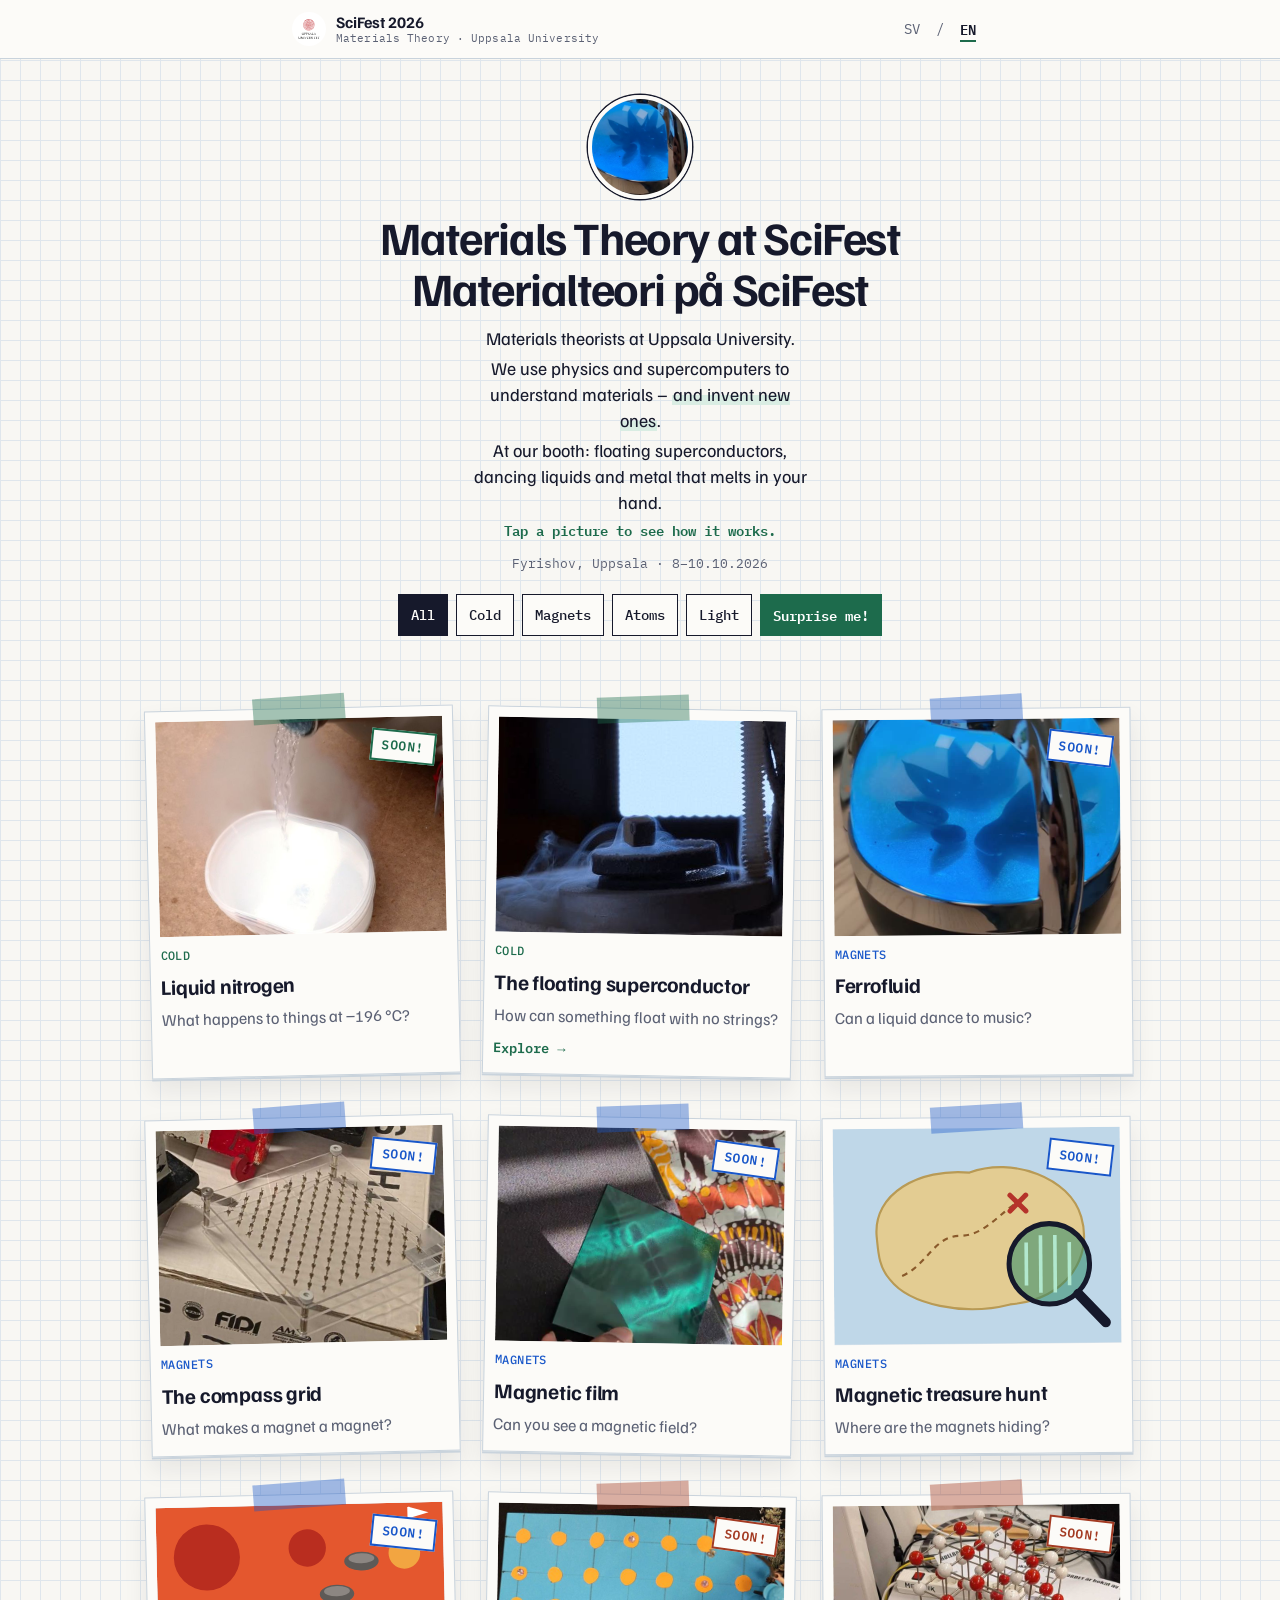
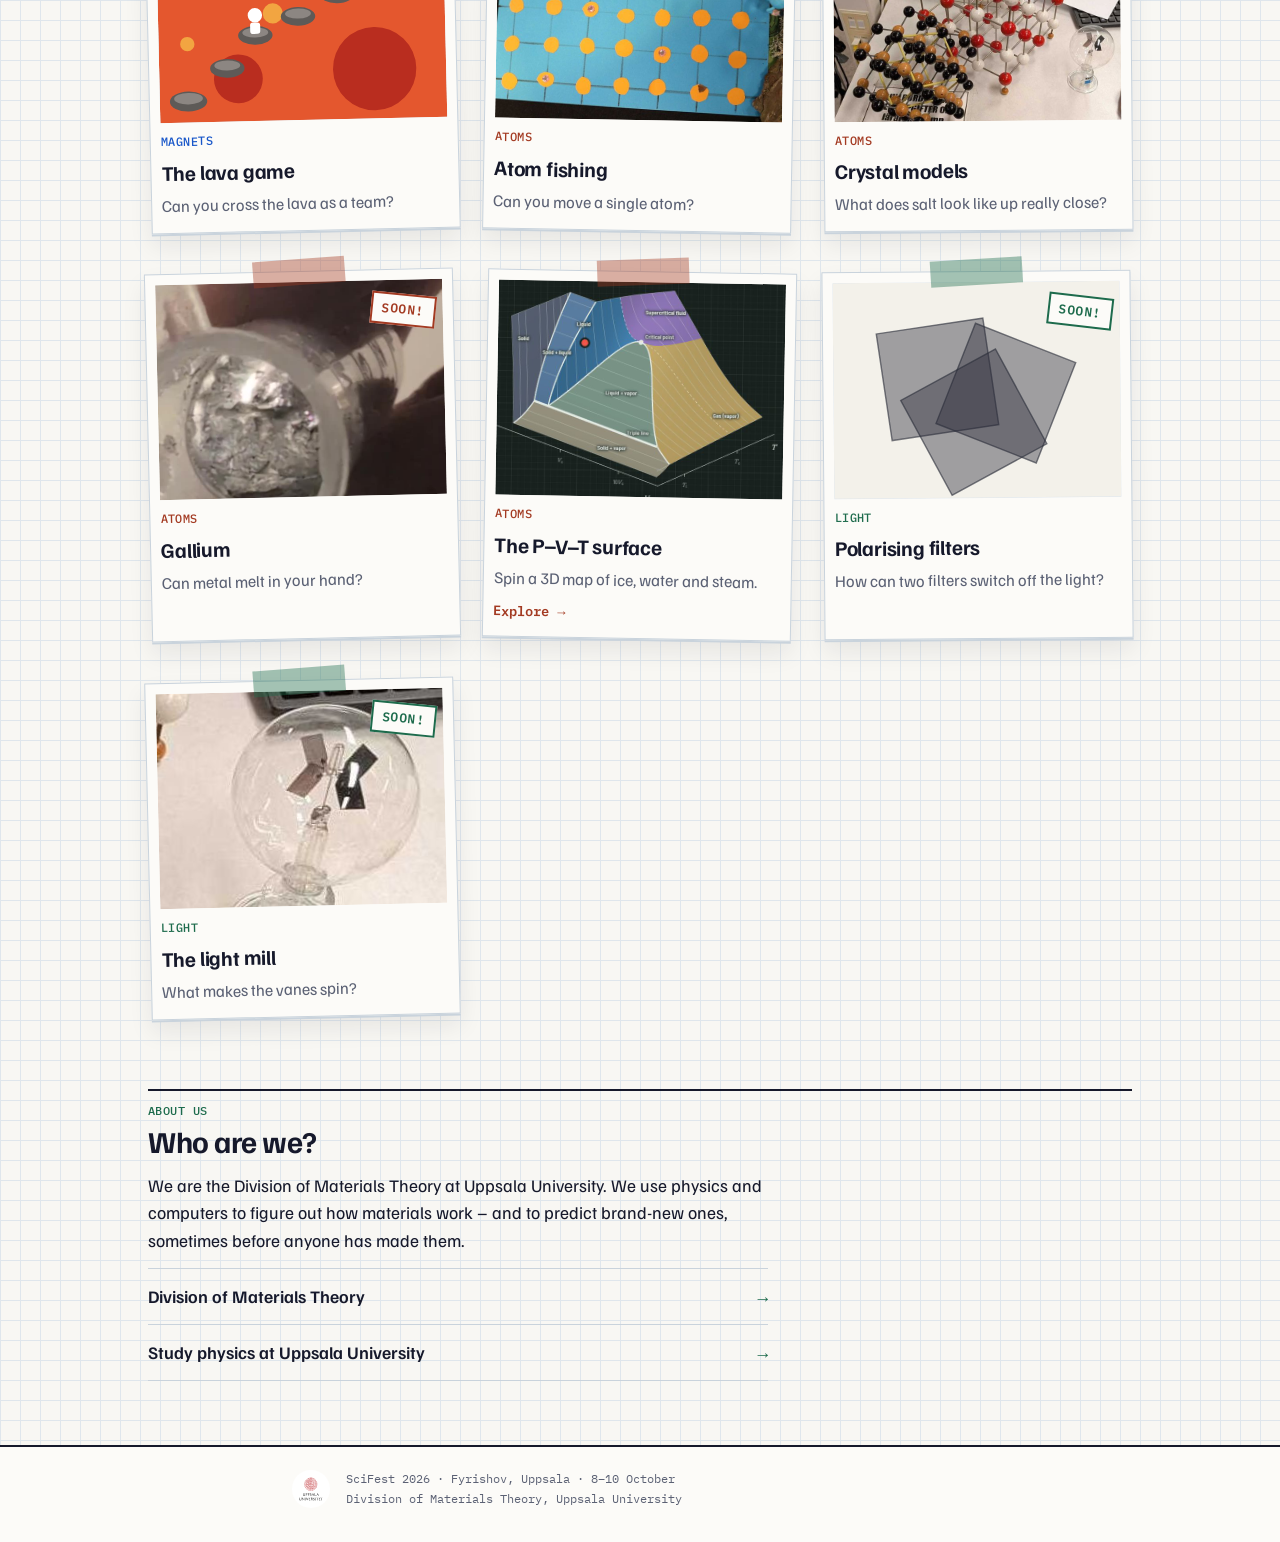
==== commit 78d4b2a1: "Landing: looping clips, P-V-T screenshot, booth bio Superconductor, ferrofluid, magnetic film and ga" ====
--- a/index.html
+++ b/index.html
@@ -60,8 +60,14 @@
         <span class="both" lang="en">Materials Theory at SciFest</span>
       </h1>
       <p class="bio">
-        <span lang="sv">Fysik du kan se med egna ögon. <mark>Tryck på en bild</mark> för att ta reda på vad som händer – och varför.</span>
-        <span lang="en">Physics you can see with your own eyes. <mark>Tap a picture</mark> to find out what happens – and why.</span>
+        <span lang="sv"><span class="line">Materialteoretiker vid Uppsala universitet.</span>
+          <span class="line">Vi använder fysik och superdatorer för att förstå material – <mark>och hitta på nya</mark>.</span>
+          <span class="line">I vår monter: svävande supraledare, dansande vätskor och metall som smälter i handen.</span>
+          <span class="line cta">Tryck på en bild och se hur det funkar.</span></span>
+        <span lang="en"><span class="line">Materials theorists at Uppsala University.</span>
+          <span class="line">We use physics and supercomputers to understand materials – <mark>and invent new ones</mark>.</span>
+          <span class="line">At our booth: floating superconductors, dancing liquids and metal that melts in your hand.</span>
+          <span class="line cta">Tap a picture to see how it works.</span></span>
       </p>
       <p class="where">Fyrishov, Uppsala · 8–10.10.2026</p>
       <div class="controls" role="group" aria-label="Välj ämne / Choose a topic">
@@ -86,7 +92,7 @@
           <span class="tile-hook"><span lang="sv">Vad händer med saker vid −196 °C?</span><span lang="en">What happens to things at −196 °C?</span></span>
         </div>
         <a class="tile" data-station="1" href="superconductor.html">
-          <span class="photo"><img src="assets/media/thumbs/superconductor.jpg" alt="" loading="lazy"></span>
+          <span class="photo"><video autoplay muted loop playsinline preload="metadata" poster="assets/media/thumbs/superconductor.jpg"><source src="assets/media/superconductor.mp4" type="video/mp4"></video></span>
           <span class="topic"><span lang="sv">Kallt</span><span lang="en">Cold</span></span>
           <span class="tile-title"><span lang="sv">Den svävande supraledaren</span><span lang="en">The floating superconductor</span></span>
           <span class="tile-hook"><span lang="sv">Hur kan något sväva utan snören?</span><span lang="en">How can something float with no strings?</span></span>
@@ -95,7 +101,7 @@
 
         <!-- Magnets -->
         <div class="tile soon" data-station="2">
-          <span class="photo"><img src="assets/media/thumbs/ferrofluid.jpg" alt="" loading="lazy"></span>
+          <span class="photo"><video autoplay muted loop playsinline preload="metadata" poster="assets/media/ferrofluid-poster.jpg"><source src="assets/media/ferrofluid.mp4" type="video/mp4"></video></span>
           <span class="stamp"><span lang="sv">Snart!</span><span lang="en">Soon!</span></span>
           <span class="topic"><span lang="sv">Magneter</span><span lang="en">Magnets</span></span>
           <span class="tile-title"><span lang="sv">Ferrofluid</span><span lang="en">Ferrofluid</span></span>
@@ -109,7 +115,7 @@
           <span class="tile-hook"><span lang="sv">Vad gör en magnet till en magnet?</span><span lang="en">What makes a magnet a magnet?</span></span>
         </div>
         <div class="tile soon" data-station="2">
-          <span class="photo"><img src="assets/media/thumbs/magnetic-film.jpg" alt="" loading="lazy"></span>
+          <span class="photo"><video autoplay muted loop playsinline preload="metadata" poster="assets/media/magnetic-film-poster.jpg"><source src="assets/media/magnetic-film.mp4" type="video/mp4"></video></span>
           <span class="stamp"><span lang="sv">Snart!</span><span lang="en">Soon!</span></span>
           <span class="topic"><span lang="sv">Magneter</span><span lang="en">Magnets</span></span>
           <span class="tile-title"><span lang="sv">Magnetfilmen</span><span lang="en">Magnetic film</span></span>
@@ -169,21 +175,7 @@
           <span class="tile-hook"><span lang="sv">Hur ser salt ut på riktigt nära håll?</span><span lang="en">What does salt look like up really close?</span></span>
         </div>
         <div class="tile soon" data-station="3">
-          <span class="photo">
-            <svg viewBox="0 0 400 300" aria-hidden="true">
-              <defs>
-                <linearGradient id="ga1" x1="0" y1="0" x2="1" y2="1"><stop offset="0" stop-color="#E9ECF0"/><stop offset=".5" stop-color="#A9B0B9"/><stop offset="1" stop-color="#6E757F"/></linearGradient>
-                <linearGradient id="ga2" x1="0" y1="0" x2="0" y2="1"><stop offset="0" stop-color="#DDE1E6"/><stop offset="1" stop-color="#7C838D"/></linearGradient>
-              </defs>
-              <rect width="400" height="300" fill="#ECE9E1"/>
-              <polygon points="70,190 95,110 160,90 200,140 185,205 120,220" fill="url(#ga1)" stroke="#5E646E" stroke-width="2"/>
-              <polyline points="95,110 135,150 200,140 M135,150 120,220" fill="none" stroke="#5E646E" stroke-width="1.5"/>
-              <path d="M185,205 C205,215 210,232 240,236 C290,242 345,236 350,222 C356,206 318,198 292,204 C262,210 238,196 200,188 Z" fill="url(#ga2)" stroke="#5E646E" stroke-width="2"/>
-              <ellipse cx="300" cy="216" rx="26" ry="6" fill="#FFFFFF" opacity=".7"/>
-              <text x="300" y="120" text-anchor="middle" font-family="IBM Plex Mono, monospace" font-size="34" font-weight="600" fill="#16192B">30 °C</text>
-              <path d="M300 132 L300 176" stroke="#16192B" stroke-width="2.5" stroke-dasharray="5 5"/>
-            </svg>
-          </span>
+          <span class="photo"><video autoplay muted loop playsinline preload="metadata" poster="assets/media/gallium-poster.jpg"><source src="assets/media/gallium.mp4" type="video/mp4"></video></span>
           <span class="stamp"><span lang="sv">Snart!</span><span lang="en">Soon!</span></span>
           <span class="topic"><span lang="sv">Atomer</span><span lang="en">Atoms</span></span>
           <span class="tile-title"><span lang="sv">Gallium</span><span lang="en">Gallium</span></span>
--- a/assets/site.css
+++ b/assets/site.css
@@ -256,7 +256,10 @@
 .avatar { width: 104px; height: 104px; border-radius: 50%; overflow: hidden; border: 4px solid var(--paper-solid); box-shadow: 0 0 0 1.5px var(--ink); }
 .avatar img { width: 100%; height: 100%; object-fit: cover; display: block; }
 .profile .title { align-items: center; font-size: clamp(2rem, 8vw, 2.9rem); }
-.bio { font-size: 1.15rem; max-width: 30ch; }
+.bio { font-size: 1.12rem; line-height: 1.45; max-width: 34ch; display: grid; }
+.bio .line { display: block; }
+.bio .line + .line { margin-top: 4px; }
+.bio .cta { font-family: var(--font-mono); font-size: .9rem; color: var(--accent); font-weight: 600; margin-top: 10px; }
 .where { font-family: var(--font-mono); font-size: .8rem; color: var(--muted); }
 
 .controls { display: flex; flex-wrap: wrap; justify-content: center; gap: 8px; padding-top: 6px; }
@@ -288,7 +291,7 @@
 a.tile:hover, a.tile:focus-visible { transform: rotate(0deg) translateY(-5px); box-shadow: 0 2px 0 var(--grid-strong), 0 18px 30px rgba(22, 25, 43, .14); }
 a.tile:active { transform: rotate(0deg) scale(.98); }
 .tile .photo { aspect-ratio: 4 / 3; overflow: hidden; background: var(--grid); }
-.tile .photo img, .tile .photo svg { width: 100%; height: 100%; object-fit: cover; display: block; }
+.tile .photo img, .tile .photo svg, .tile .photo video { width: 100%; height: 100%; object-fit: cover; display: block; }
 .tile .topic { font-family: var(--font-mono); font-size: .75rem; font-weight: 500; color: var(--accent); text-transform: uppercase; letter-spacing: .04em; }
 .tile-title { font-weight: 700; font-size: 1.3rem; line-height: 1.12; letter-spacing: -0.01em; }
 .tile-hook { font-size: 1.02rem; line-height: 1.35; color: var(--muted); }
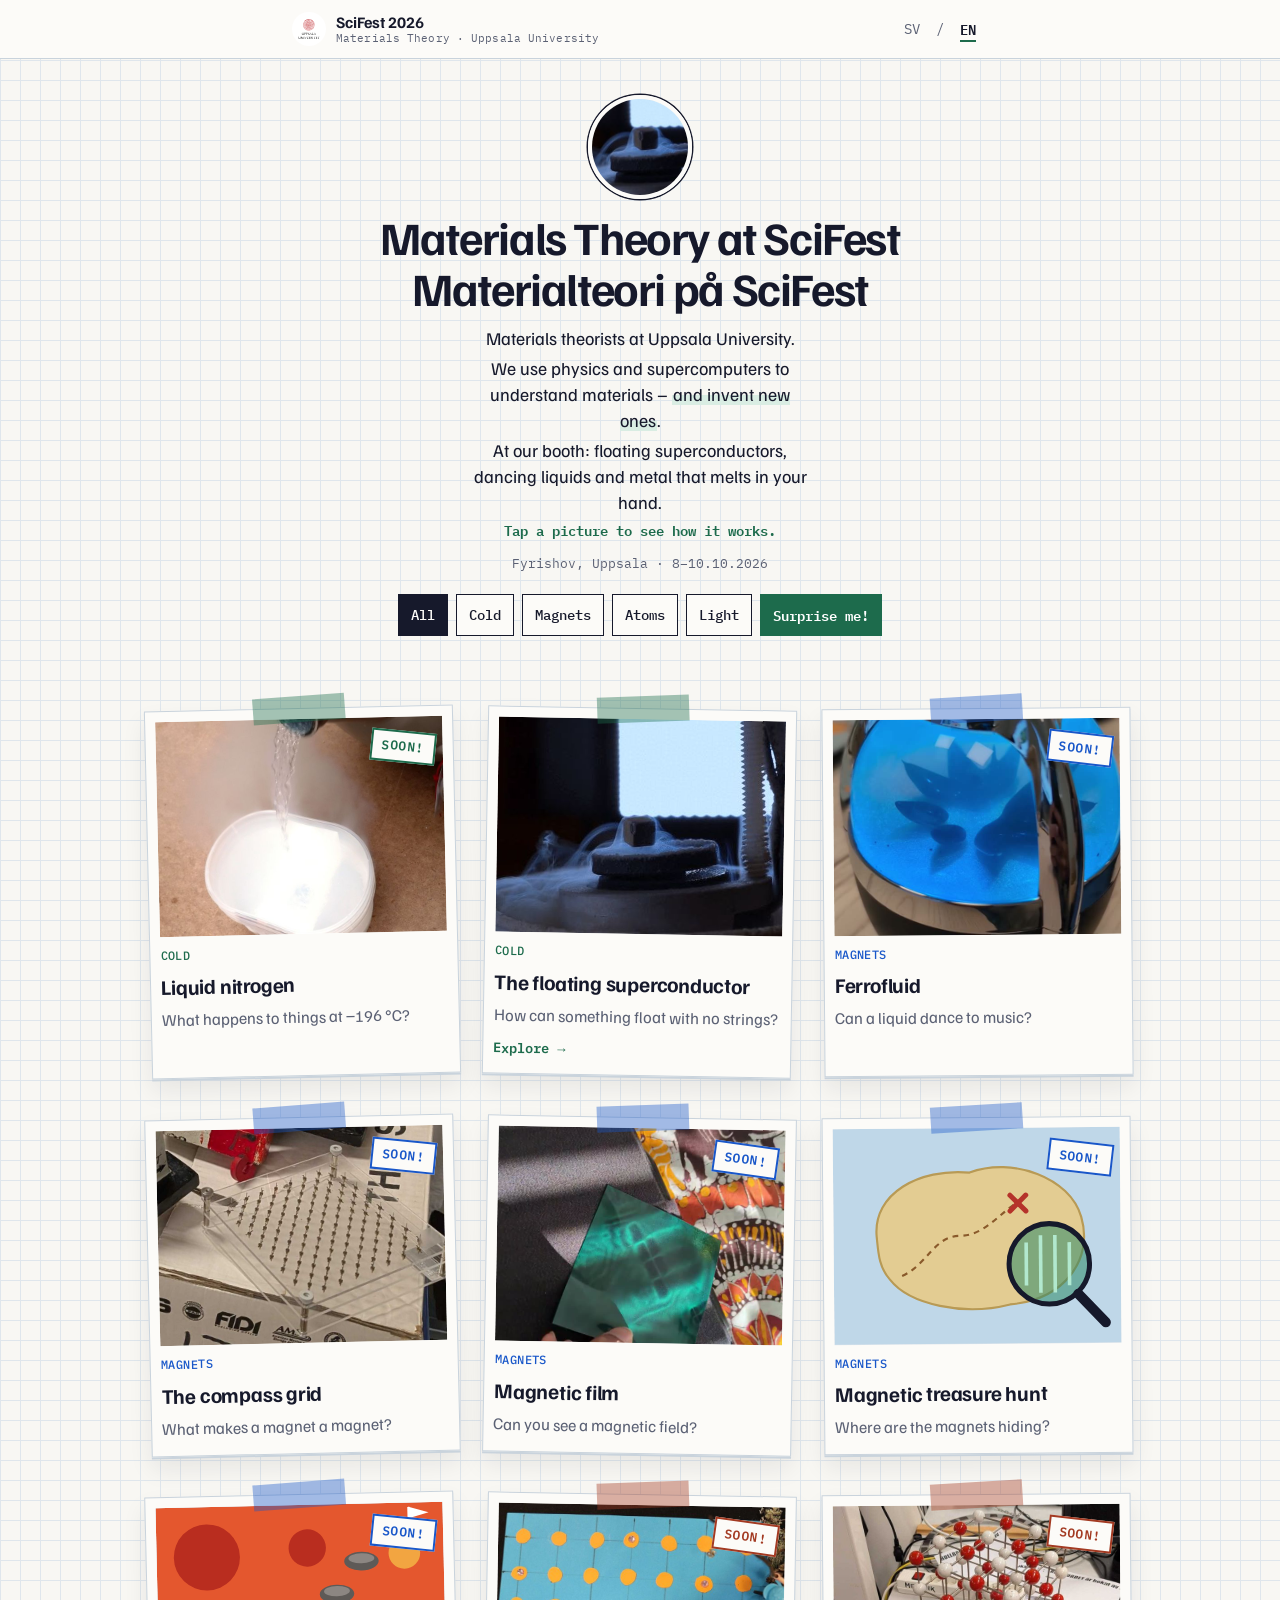
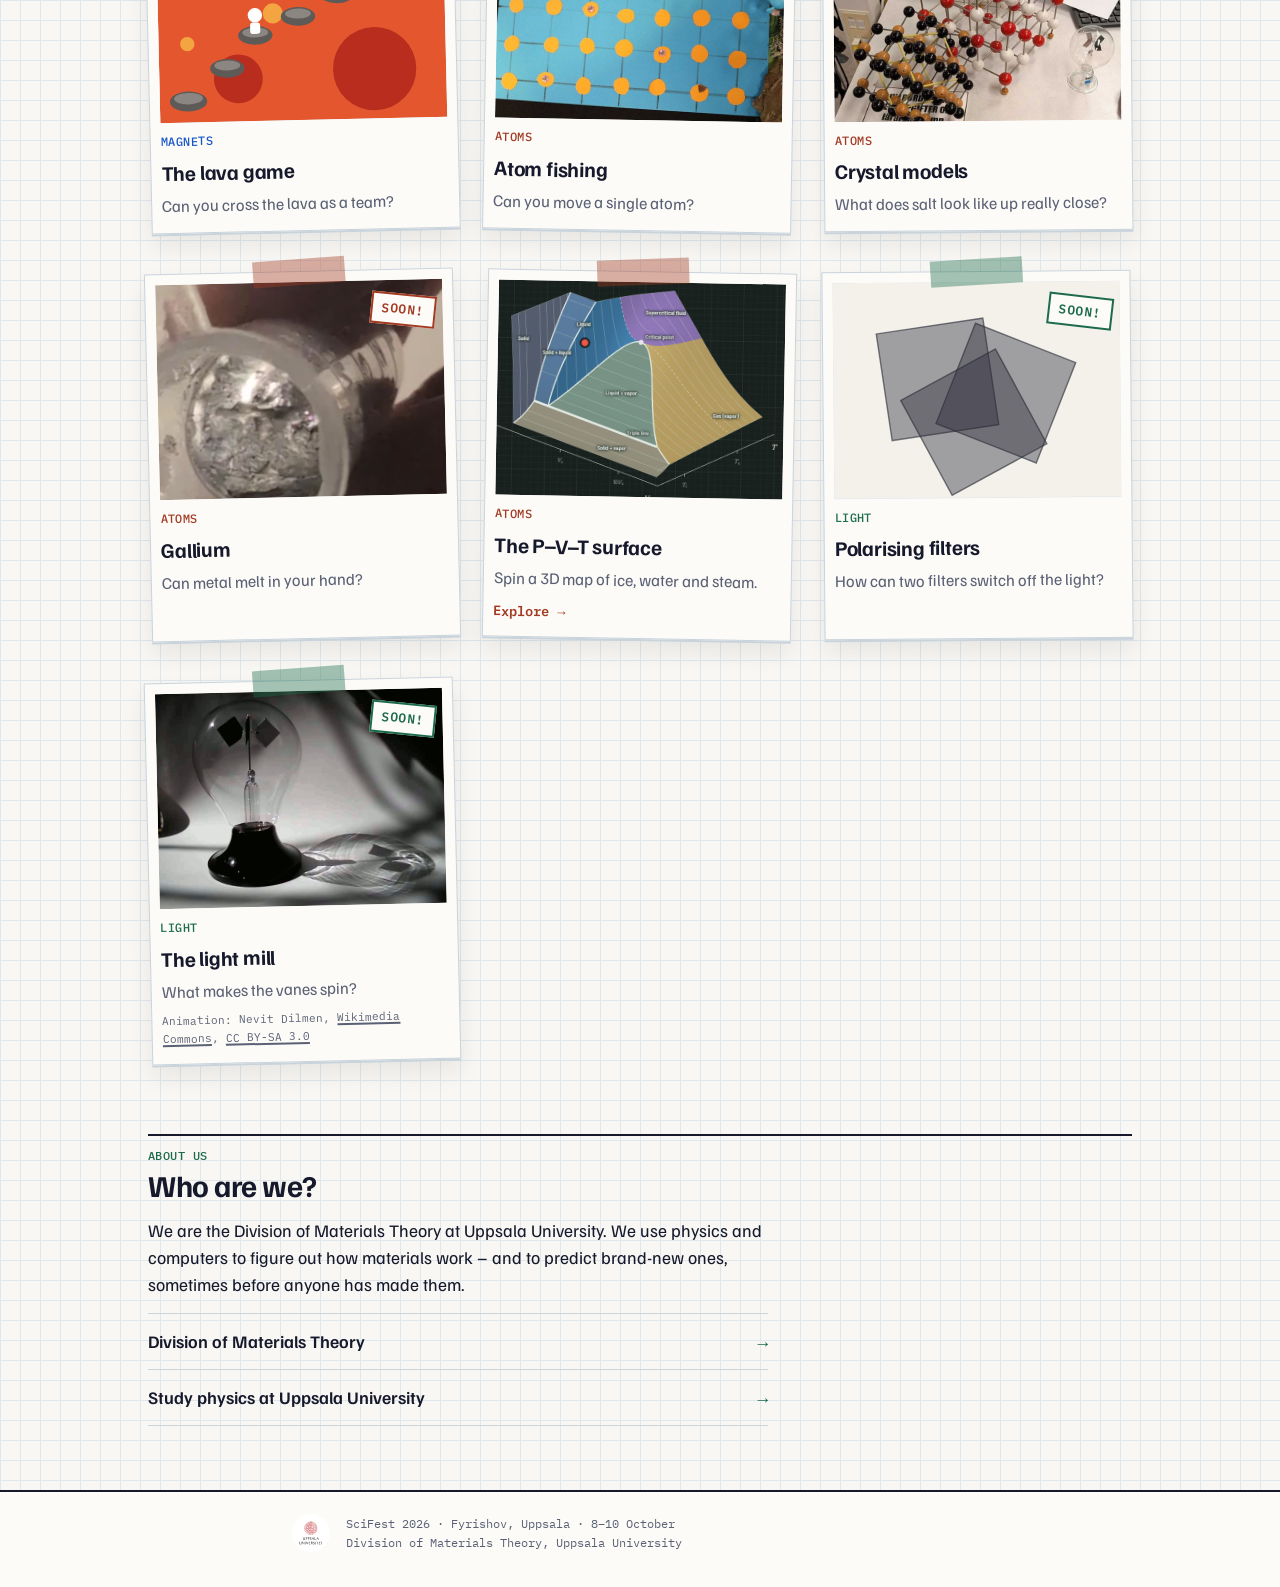
==== commit c4f9d83c: "Light-mill loop (Nevit Dilmen, CC BY-SA 3.0) and superconductor avatar Original Wikimedia radiometer" ====
--- a/index.html
+++ b/index.html
@@ -54,7 +54,7 @@
 
   <div class="wrap" style="max-width:64rem">
     <div class="profile">
-      <div class="avatar"><img src="assets/media/thumbs/ferrofluid.jpg" alt="" width="104" height="104"></div>
+      <div class="avatar"><video autoplay muted loop playsinline preload="metadata" poster="assets/media/thumbs/superconductor.jpg" aria-hidden="true"><source src="assets/media/superconductor.mp4" type="video/mp4"></video></div>
       <h1 class="title">
         <span class="both" lang="sv">Materialteori på SciFest</span>
         <span class="both" lang="en">Materials Theory at SciFest</span>
@@ -207,11 +207,12 @@
           <span class="tile-hook"><span lang="sv">Hur kan två filter släcka ljuset?</span><span lang="en">How can two filters switch off the light?</span></span>
         </div>
         <div class="tile soon" data-station="4">
-          <span class="photo"><img src="assets/media/thumbs/light-mill.jpg" alt="" loading="lazy"></span>
+          <span class="photo"><video autoplay muted loop playsinline preload="metadata" poster="assets/media/light-mill-poster.jpg"><source src="assets/media/light-mill.mp4" type="video/mp4"></video></span>
           <span class="stamp"><span lang="sv">Snart!</span><span lang="en">Soon!</span></span>
           <span class="topic"><span lang="sv">Ljus</span><span lang="en">Light</span></span>
           <span class="tile-title"><span lang="sv">Ljuskvarnen</span><span lang="en">The light mill</span></span>
           <span class="tile-hook"><span lang="sv">Vad får vingarna att snurra?</span><span lang="en">What makes the vanes spin?</span></span>
+          <span class="credit"><span lang="sv">Animation:</span><span lang="en">Animation:</span> Nevit Dilmen, <a href="https://commons.wikimedia.org/wiki/File:Radiometer_9965_Nevit.gif">Wikimedia Commons</a>, <a href="https://creativecommons.org/licenses/by-sa/3.0/">CC BY-SA 3.0</a></span>
         </div>
       </div>
 
--- a/assets/site.css
+++ b/assets/site.css
@@ -254,7 +254,10 @@
 [hidden] { display: none !important; }
 .profile { display: grid; justify-items: center; text-align: center; gap: 14px; padding-block: 36px 8px; }
 .avatar { width: 104px; height: 104px; border-radius: 50%; overflow: hidden; border: 4px solid var(--paper-solid); box-shadow: 0 0 0 1.5px var(--ink); }
-.avatar img { width: 100%; height: 100%; object-fit: cover; display: block; }
+.avatar img, .avatar video { width: 100%; height: 100%; object-fit: cover; display: block; }
+.avatar video { object-position: 45% 70%; transform: scale(1.7); transform-origin: 45% 68%; }
+.tile .credit { font-family: var(--font-mono); font-size: .7rem; color: var(--muted); }
+.tile .credit a { color: inherit; }
 .profile .title { align-items: center; font-size: clamp(2rem, 8vw, 2.9rem); }
 .bio { font-size: 1.12rem; line-height: 1.45; max-width: 34ch; display: grid; }
 .bio .line { display: block; }
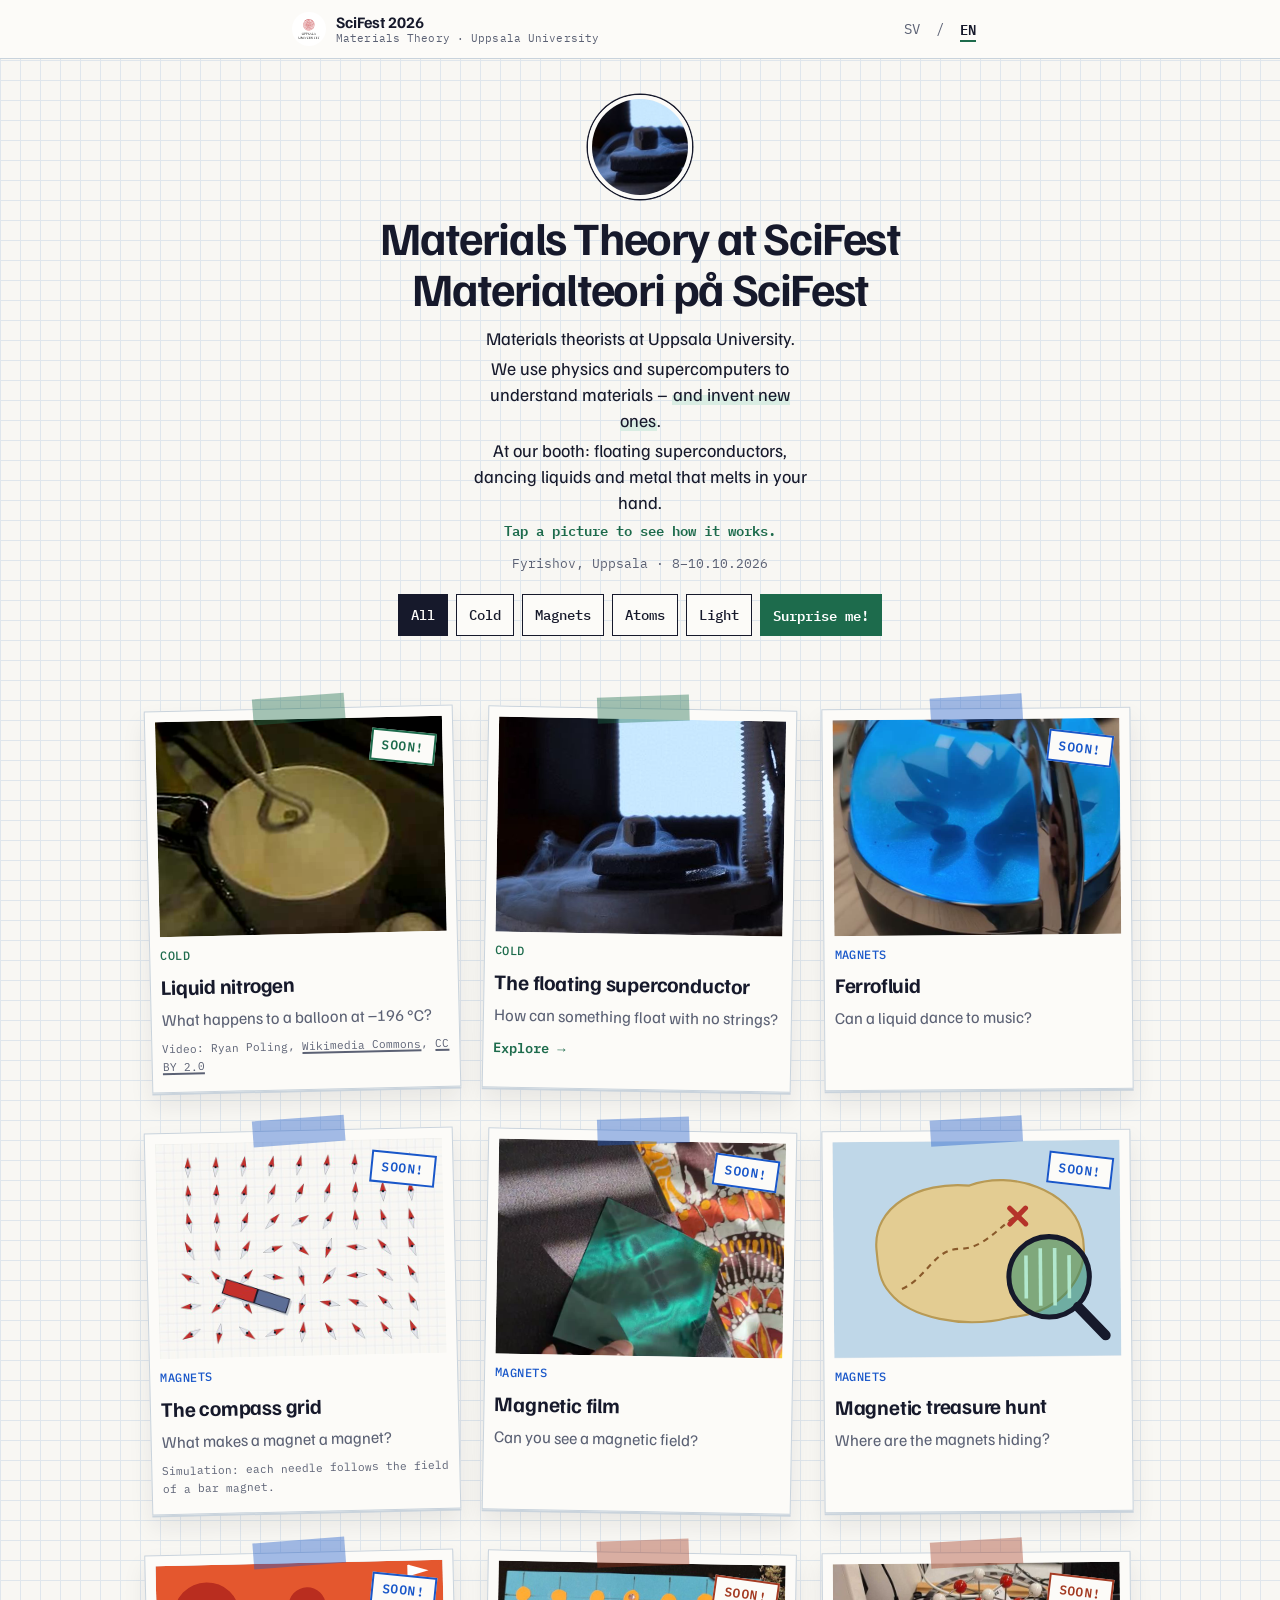
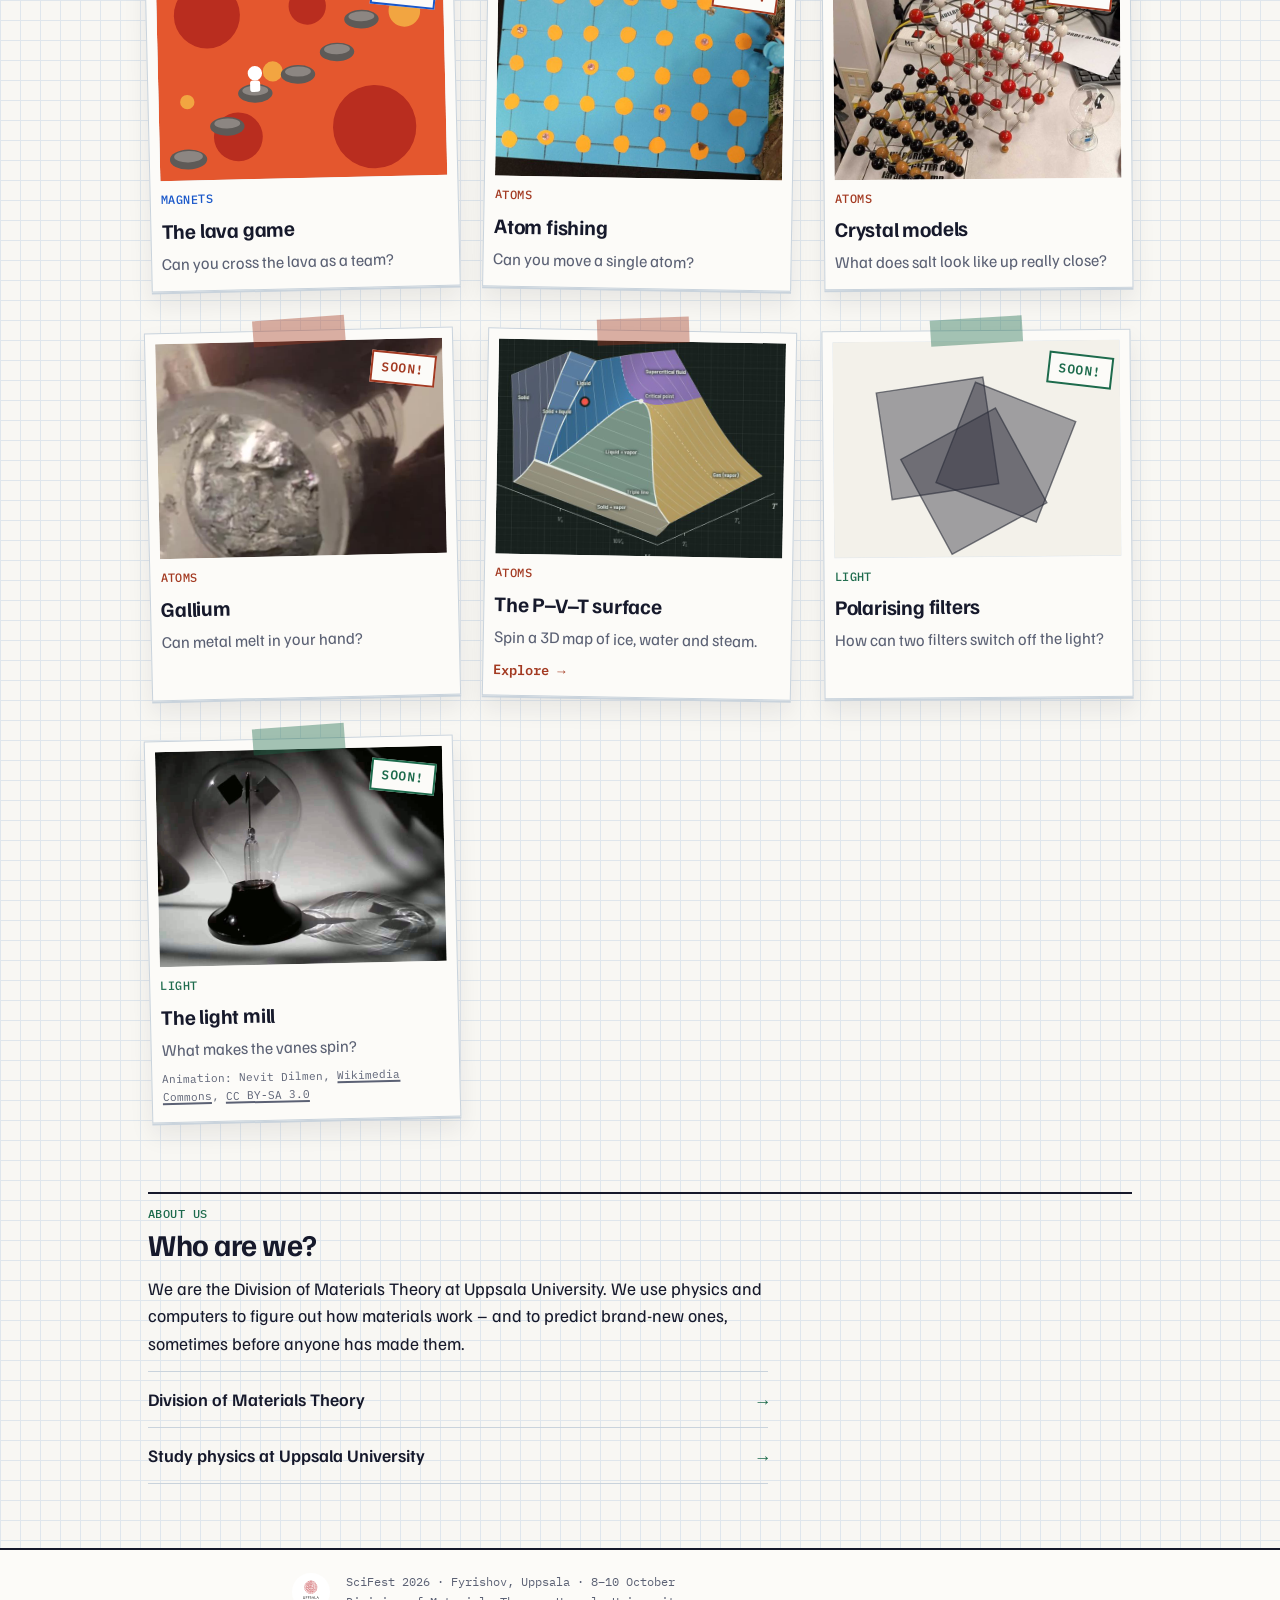
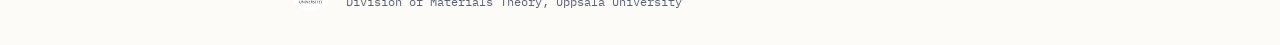
==== commit 91752768: "Balloon-in-liquid-nitrogen loop and simulated compass grid Liquid nitrogen tile: Ryan Poling's ballo" ====
--- a/index.html
+++ b/index.html
@@ -85,11 +85,12 @@
 
         <!-- Cold -->
         <div class="tile soon" data-station="1">
-          <span class="photo"><img src="assets/media/thumbs/liquid-nitrogen.jpg" alt="" loading="lazy"></span>
+          <span class="photo"><video autoplay muted loop playsinline preload="metadata" poster="assets/media/liquid-nitrogen-poster.jpg"><source src="assets/media/liquid-nitrogen.mp4" type="video/mp4"></video></span>
           <span class="stamp"><span lang="sv">Snart!</span><span lang="en">Soon!</span></span>
           <span class="topic"><span lang="sv">Kallt</span><span lang="en">Cold</span></span>
           <span class="tile-title"><span lang="sv">Flytande kväve</span><span lang="en">Liquid nitrogen</span></span>
-          <span class="tile-hook"><span lang="sv">Vad händer med saker vid −196 °C?</span><span lang="en">What happens to things at −196 °C?</span></span>
+          <span class="tile-hook"><span lang="sv">Vad händer med en ballong vid −196 °C?</span><span lang="en">What happens to a balloon at −196 °C?</span></span>
+          <span class="credit"><span lang="sv">Video:</span><span lang="en">Video:</span> Ryan Poling, <a href="https://commons.wikimedia.org/wiki/File:Nitrogen.ogv">Wikimedia Commons</a>, <a href="https://creativecommons.org/licenses/by/2.0/">CC BY 2.0</a></span>
         </div>
         <a class="tile" data-station="1" href="superconductor.html">
           <span class="photo"><video autoplay muted loop playsinline preload="metadata" poster="assets/media/thumbs/superconductor.jpg"><source src="assets/media/superconductor.mp4" type="video/mp4"></video></span>
@@ -108,11 +109,12 @@
           <span class="tile-hook"><span lang="sv">Kan en vätska dansa till musik?</span><span lang="en">Can a liquid dance to music?</span></span>
         </div>
         <div class="tile soon" data-station="2">
-          <span class="photo"><img src="assets/media/thumbs/compass-lattice.jpg" alt="" loading="lazy"></span>
+          <span class="photo"><video autoplay muted loop playsinline preload="metadata" poster="assets/media/compass-lattice-poster.jpg"><source src="assets/media/compass-lattice.mp4" type="video/mp4"></video></span>
           <span class="stamp"><span lang="sv">Snart!</span><span lang="en">Soon!</span></span>
           <span class="topic"><span lang="sv">Magneter</span><span lang="en">Magnets</span></span>
           <span class="tile-title"><span lang="sv">Kompassgittret</span><span lang="en">The compass grid</span></span>
           <span class="tile-hook"><span lang="sv">Vad gör en magnet till en magnet?</span><span lang="en">What makes a magnet a magnet?</span></span>
+          <span class="credit"><span lang="sv">Simulering: varje nål följer magnetfältet från en stavmagnet.</span><span lang="en">Simulation: each needle follows the field of a bar magnet.</span></span>
         </div>
         <div class="tile soon" data-station="2">
           <span class="photo"><video autoplay muted loop playsinline preload="metadata" poster="assets/media/magnetic-film-poster.jpg"><source src="assets/media/magnetic-film.mp4" type="video/mp4"></video></span>
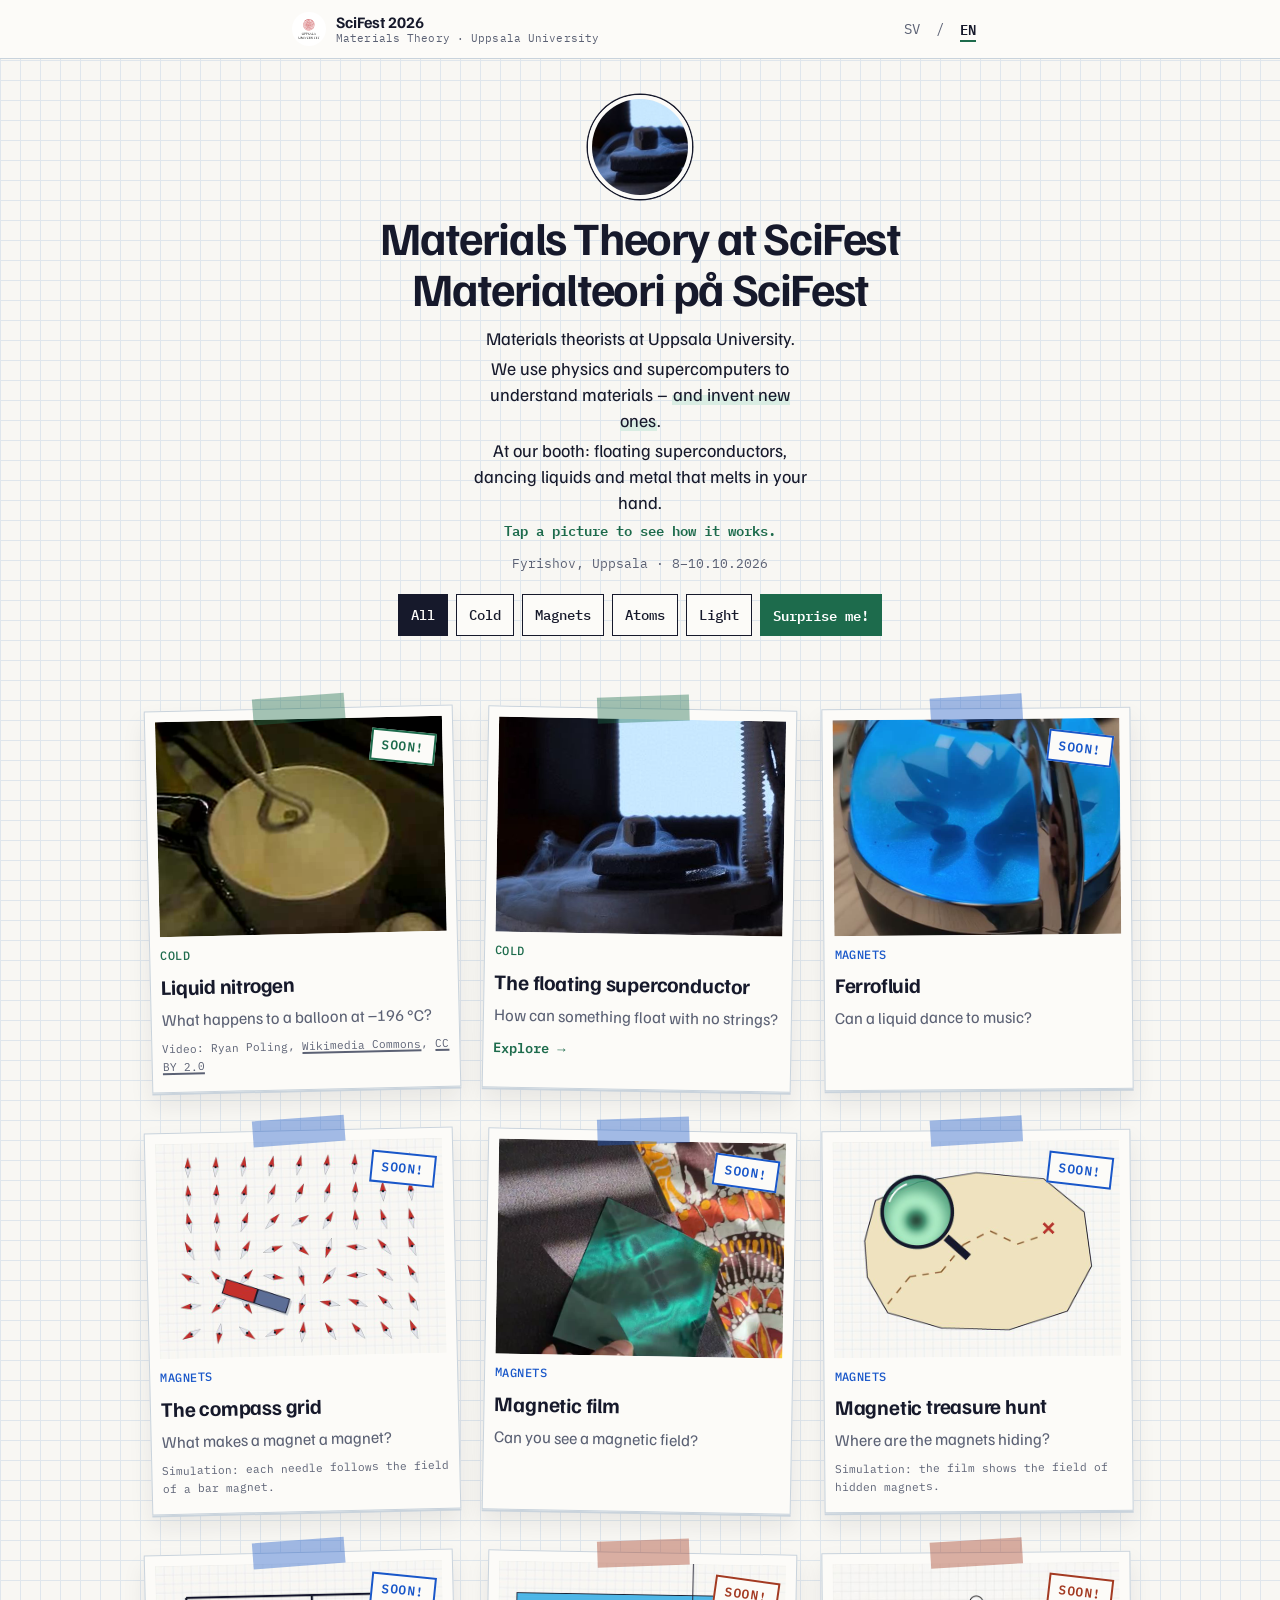
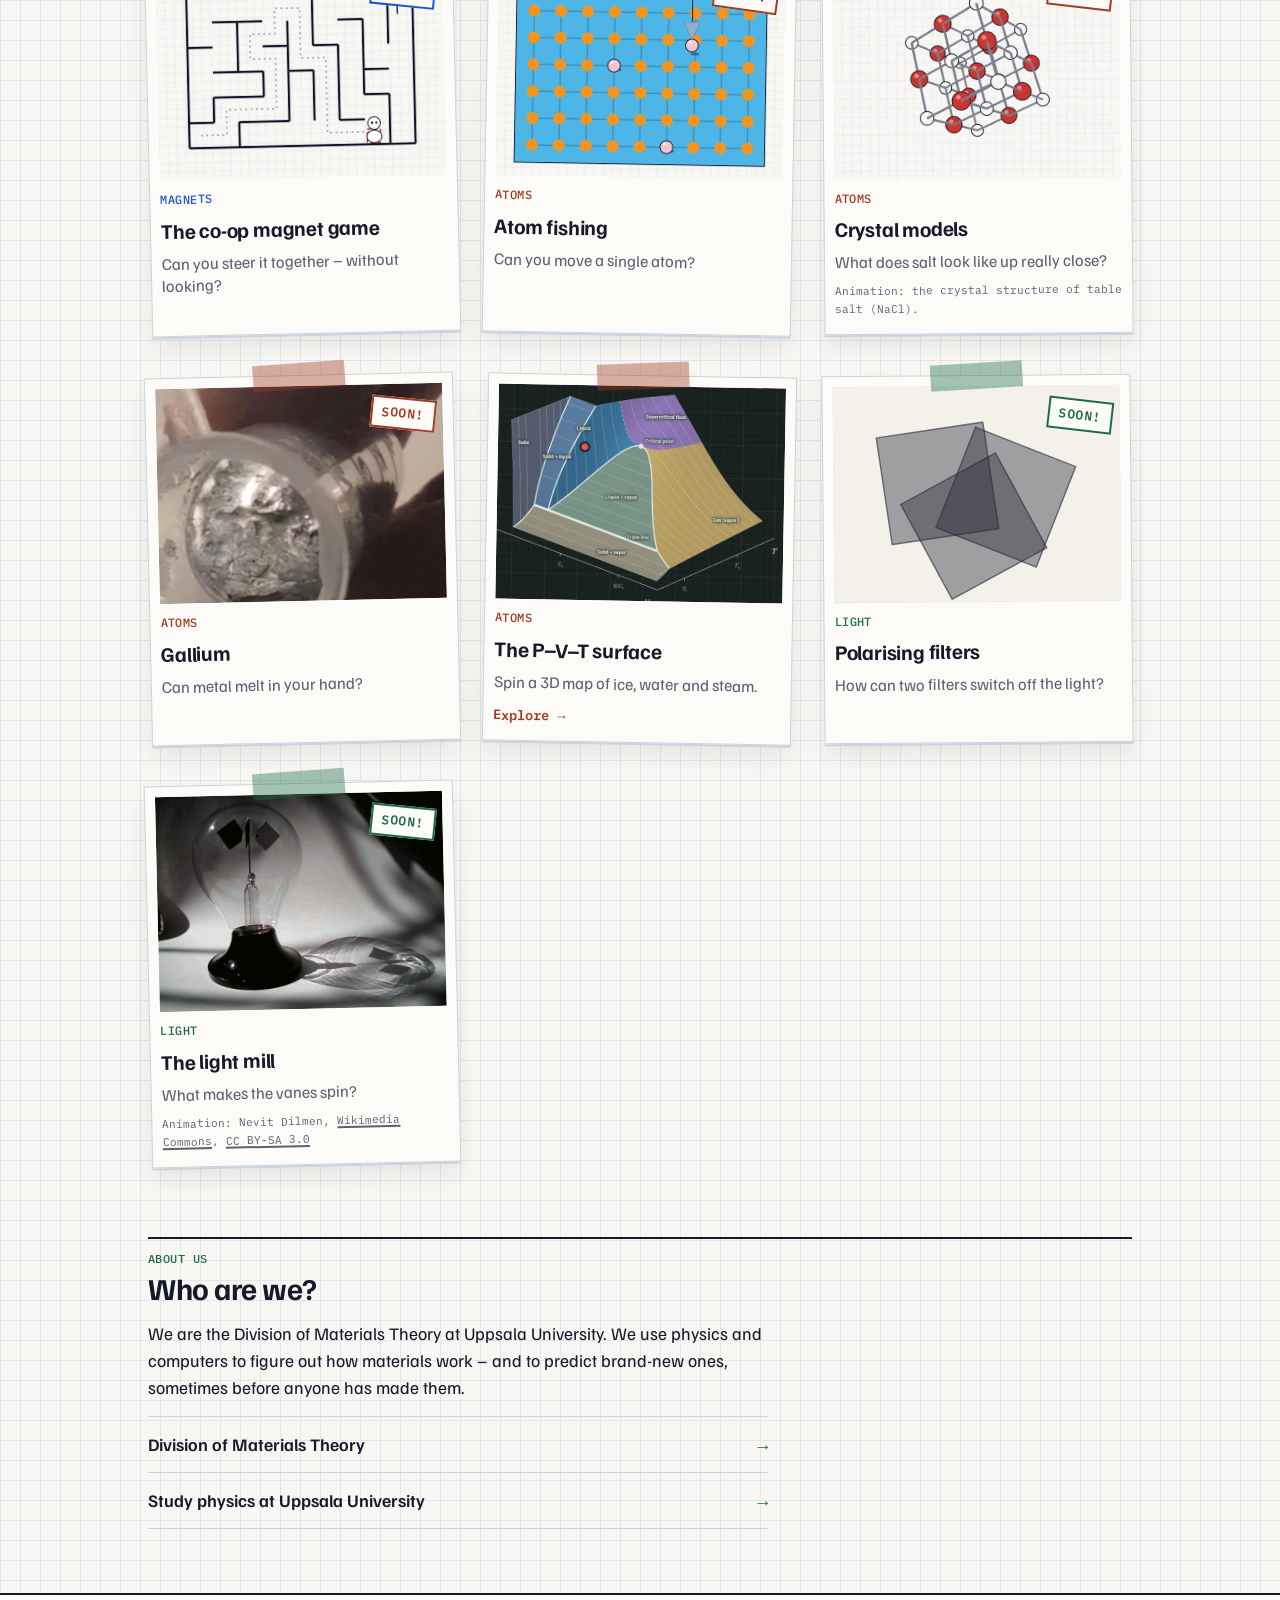
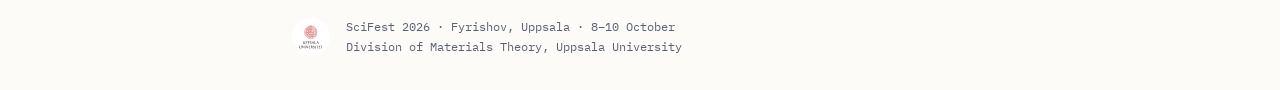
==== commit a6720a7b: "Animated tiles: treasure hunt, co-op magnet game, atom fishing, crystal Treasure hunt lens shows mag" ====
--- a/index.html
+++ b/index.html
@@ -124,57 +124,36 @@
           <span class="tile-hook"><span lang="sv">Kan du se ett magnetfält?</span><span lang="en">Can you see a magnetic field?</span></span>
         </div>
         <div class="tile soon" data-station="2">
-          <span class="photo">
-            <svg viewBox="0 0 400 300" aria-hidden="true">
-              <rect width="400" height="300" fill="#BFD7E8"/>
-              <path d="M60,150 C55,90 120,55 190,62 C250,40 330,70 345,125 C362,185 320,240 245,246 C180,262 105,245 78,210 C62,192 62,170 60,150 Z" fill="#E3CC92" stroke="#B89A55" stroke-width="3"/>
-              <path d="M95,205 C130,190 140,150 175,150 S230,120 255,105" fill="none" stroke="#8A5A2B" stroke-width="3" stroke-dasharray="8 7"/>
-              <g stroke="#B5332A" stroke-width="7" stroke-linecap="round"><line x1="246" y1="94" x2="268" y2="116"/><line x1="268" y1="94" x2="246" y2="116"/></g>
-              <circle cx="300" cy="190" r="56" fill="#2E8B6A" fill-opacity=".55" stroke="#16192B" stroke-width="7"/>
-              <g stroke="#B8F0D8" stroke-width="5" stroke-opacity=".9"><line x1="268" y1="160" x2="268" y2="220"/><line x1="288" y1="150" x2="288" y2="230"/><line x1="308" y1="150" x2="308" y2="230"/><line x1="328" y1="160" x2="328" y2="220"/></g>
-              <line x1="340" y1="232" x2="378" y2="272" stroke="#16192B" stroke-width="14" stroke-linecap="round"/>
-            </svg>
-          </span>
+          <span class="photo"><video autoplay muted loop playsinline preload="metadata" poster="assets/media/treasure-hunt-poster.jpg"><source src="assets/media/treasure-hunt.mp4" type="video/mp4"></video></span>
           <span class="stamp"><span lang="sv">Snart!</span><span lang="en">Soon!</span></span>
           <span class="topic"><span lang="sv">Magneter</span><span lang="en">Magnets</span></span>
           <span class="tile-title"><span lang="sv">Magnetisk skattjakt</span><span lang="en">Magnetic treasure hunt</span></span>
           <span class="tile-hook"><span lang="sv">Var gömmer sig magneterna?</span><span lang="en">Where are the magnets hiding?</span></span>
-        </div>
-        <div class="tile soon" data-station="2">
-          <span class="photo">
-            <svg viewBox="0 0 400 300" aria-hidden="true">
-              <rect width="400" height="300" fill="#E4572E"/>
-              <circle cx="70" cy="70" r="46" fill="#B92D1F"/><circle cx="300" cy="230" r="58" fill="#B92D1F"/>
-              <circle cx="210" cy="60" r="26" fill="#B92D1F"/><circle cx="110" cy="240" r="34" fill="#B92D1F"/>
-              <circle cx="345" cy="70" r="22" fill="#F2A541"/><circle cx="160" cy="150" r="14" fill="#F2A541"/><circle cx="40" cy="190" r="10" fill="#F2A541"/>
-              <g fill="#5E5A57"><ellipse cx="40" cy="270" rx="26" ry="14"/><ellipse cx="95" cy="225" rx="24" ry="13"/><ellipse cx="135" cy="180" rx="24" ry="13"/>
-                <ellipse cx="195" cy="155" rx="24" ry="13"/><ellipse cx="250" cy="125" rx="24" ry="13"/><ellipse cx="285" cy="80" rx="24" ry="13"/><ellipse cx="345" cy="45" rx="26" ry="14"/></g>
-              <g fill="#8C8682"><ellipse cx="40" cy="266" rx="20" ry="8"/><ellipse cx="95" cy="221" rx="18" ry="7"/><ellipse cx="135" cy="176" rx="18" ry="7"/>
-                <ellipse cx="195" cy="151" rx="18" ry="7"/><ellipse cx="250" cy="121" rx="18" ry="7"/><ellipse cx="285" cy="76" rx="18" ry="7"/><ellipse cx="345" cy="41" rx="20" ry="8"/></g>
-              <line x1="352" y1="40" x2="352" y2="6" stroke="#FFFFFF" stroke-width="3"/><path d="M352 6 L380 14 L352 22 Z" fill="#FFFFFF"/>
-              <circle cx="135" cy="152" r="10" fill="#FFFFFF"/><rect x="128" y="162" width="14" height="16" rx="4" fill="#FFFFFF"/>
-            </svg>
-          </span>
-          <span class="stamp"><span lang="sv">Snart!</span><span lang="en">Soon!</span></span>
-          <span class="topic"><span lang="sv">Magneter</span><span lang="en">Magnets</span></span>
-          <span class="tile-title"><span lang="sv">Lavaspelet</span><span lang="en">The lava game</span></span>
-          <span class="tile-hook"><span lang="sv">Kan ni ta er över lavan tillsammans?</span><span lang="en">Can you cross the lava as a team?</span></span>
+          <span class="credit"><span lang="sv">Simulering: filmen visar fältet från gömda magneter.</span><span lang="en">Simulation: the film shows the field of hidden magnets.</span></span>
+        </div>
+        <div class="tile soon" data-station="2">
+          <span class="photo"><video autoplay muted loop playsinline preload="metadata" poster="assets/media/coop-game-poster.jpg"><source src="assets/media/coop-game.mp4" type="video/mp4"></video></span>
+          <span class="stamp"><span lang="sv">Snart!</span><span lang="en">Soon!</span></span>
+          <span class="topic"><span lang="sv">Magneter</span><span lang="en">Magnets</span></span>
+          <span class="tile-title"><span lang="sv">Magnetspelet för två</span><span lang="en">The co-op magnet game</span></span>
+          <span class="tile-hook"><span lang="sv">Kan ni styra figuren tillsammans – utan att titta?</span><span lang="en">Can you steer it together – without looking?</span></span>
         </div>
 
         <!-- Atoms -->
         <div class="tile soon" data-station="3">
-          <span class="photo"><img src="assets/media/thumbs/atom-fishing.jpg" alt="" loading="lazy"></span>
+          <span class="photo"><video autoplay muted loop playsinline preload="metadata" poster="assets/media/atom-fishing-poster.jpg"><source src="assets/media/atom-fishing.mp4" type="video/mp4"></video></span>
           <span class="stamp"><span lang="sv">Snart!</span><span lang="en">Soon!</span></span>
           <span class="topic"><span lang="sv">Atomer</span><span lang="en">Atoms</span></span>
           <span class="tile-title"><span lang="sv">Atomfiske</span><span lang="en">Atom fishing</span></span>
           <span class="tile-hook"><span lang="sv">Kan man flytta en enda atom?</span><span lang="en">Can you move a single atom?</span></span>
         </div>
         <div class="tile soon" data-station="3">
-          <span class="photo"><img src="assets/media/thumbs/crystal-models.jpg" alt="" loading="lazy"></span>
+          <span class="photo"><video autoplay muted loop playsinline preload="metadata" poster="assets/media/crystal-models-poster.jpg"><source src="assets/media/crystal-models.mp4" type="video/mp4"></video></span>
           <span class="stamp"><span lang="sv">Snart!</span><span lang="en">Soon!</span></span>
           <span class="topic"><span lang="sv">Atomer</span><span lang="en">Atoms</span></span>
           <span class="tile-title"><span lang="sv">Kristallmodeller</span><span lang="en">Crystal models</span></span>
           <span class="tile-hook"><span lang="sv">Hur ser salt ut på riktigt nära håll?</span><span lang="en">What does salt look like up really close?</span></span>
+          <span class="credit"><span lang="sv">Animation: koksaltets kristallstruktur (NaCl).</span><span lang="en">Animation: the crystal structure of table salt (NaCl).</span></span>
         </div>
         <div class="tile soon" data-station="3">
           <span class="photo"><video autoplay muted loop playsinline preload="metadata" poster="assets/media/gallium-poster.jpg"><source src="assets/media/gallium.mp4" type="video/mp4"></video></span>
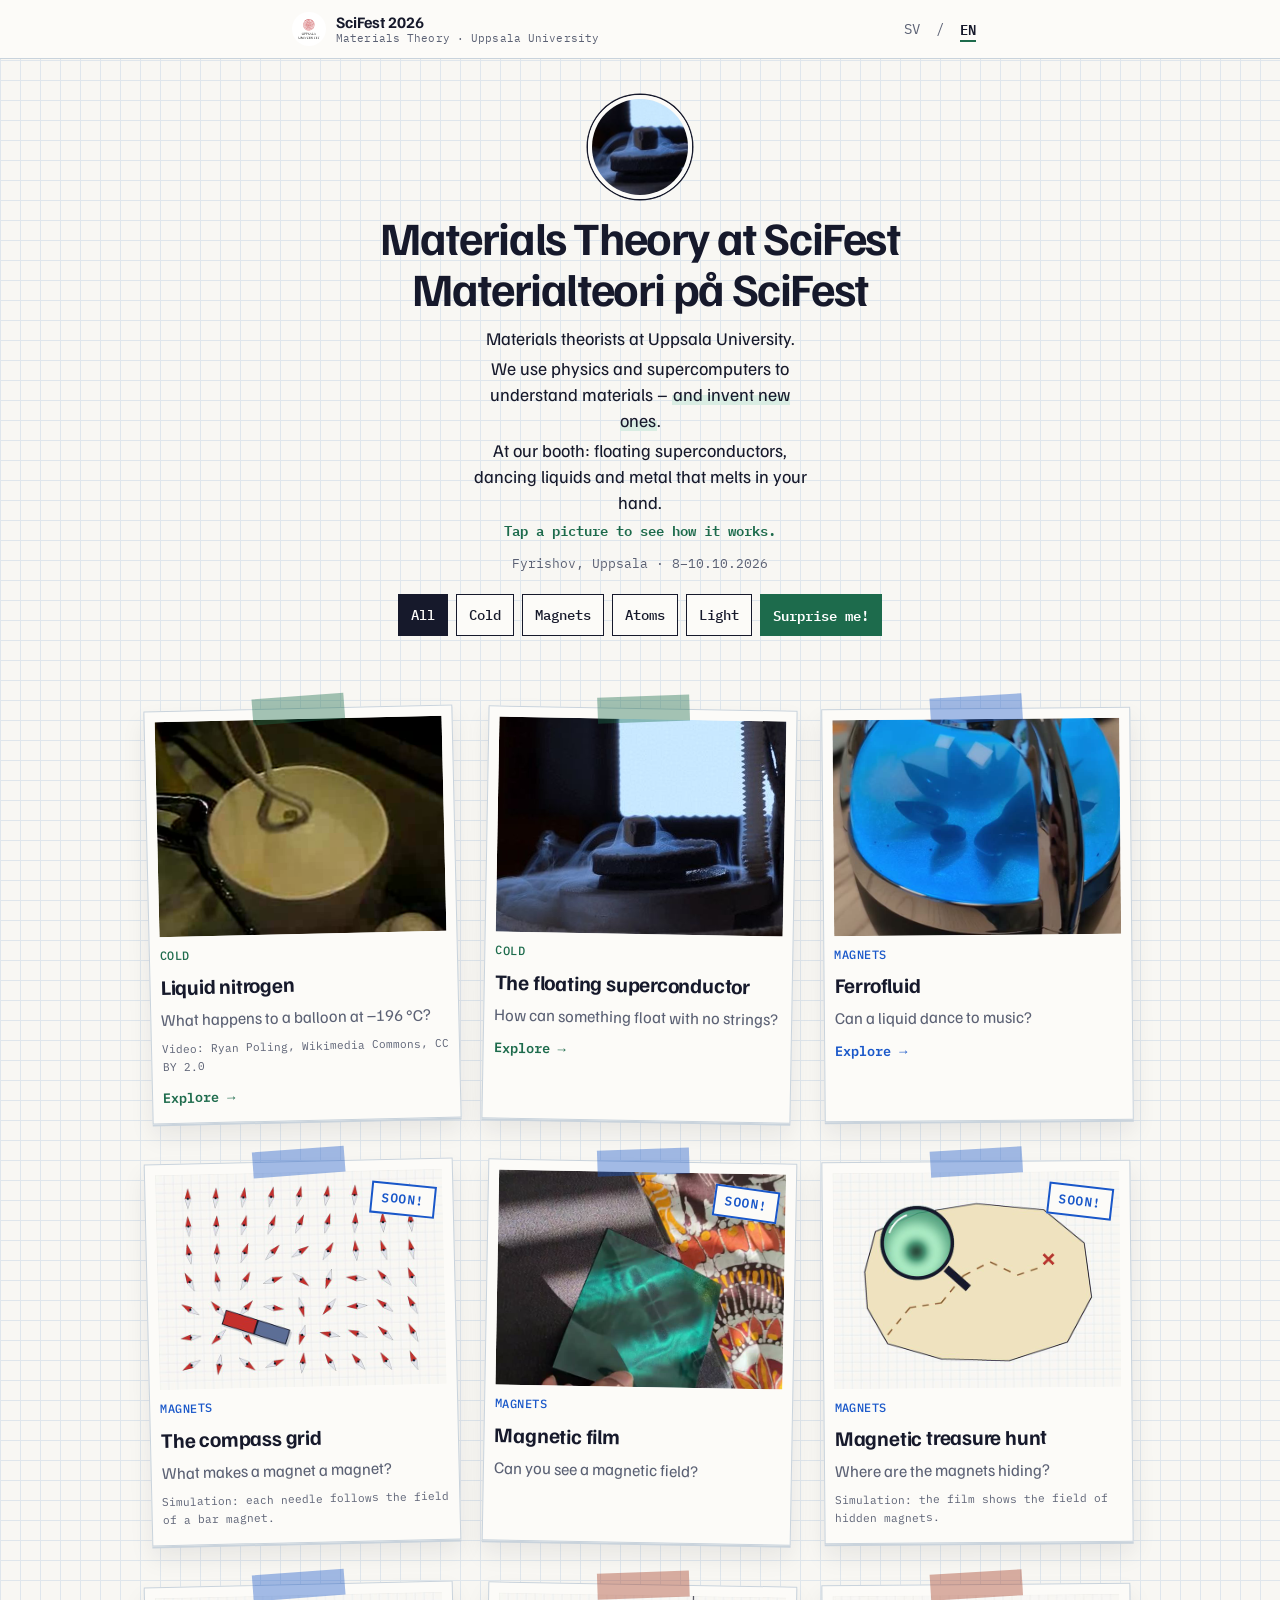
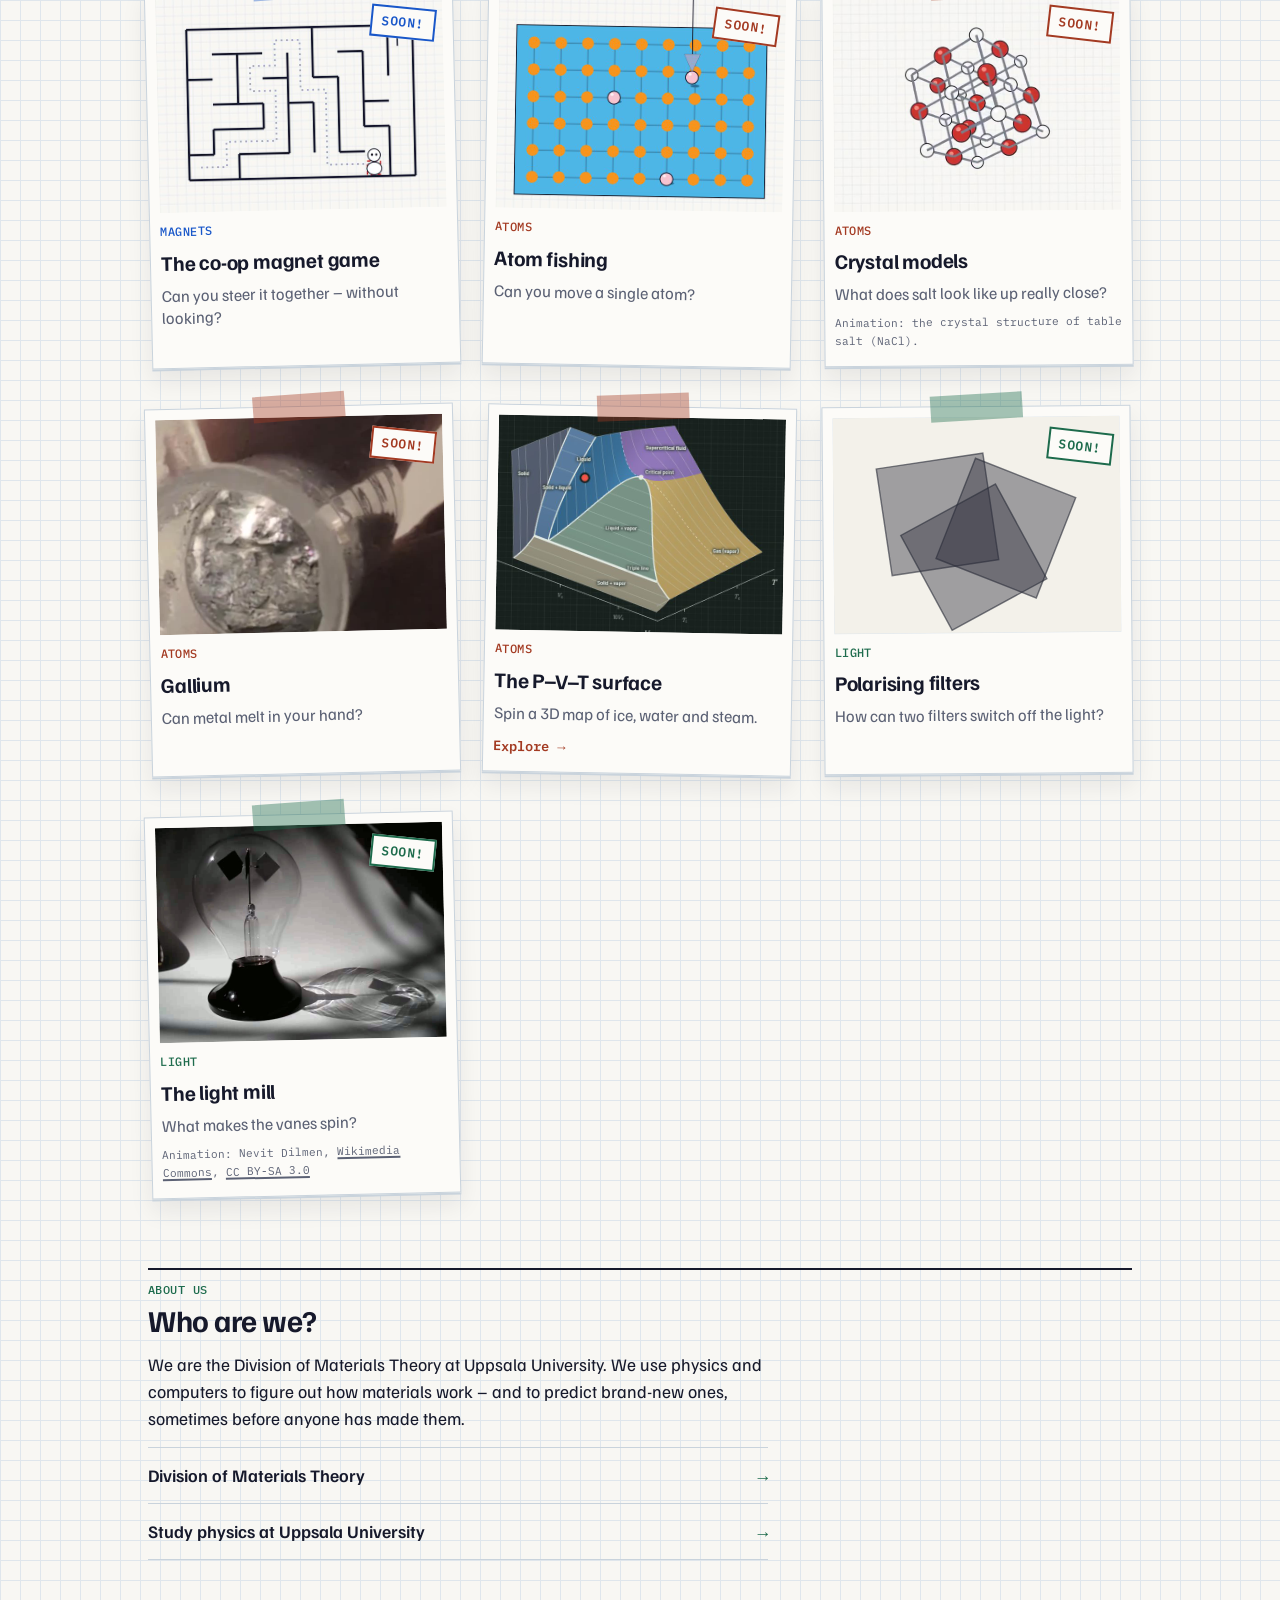
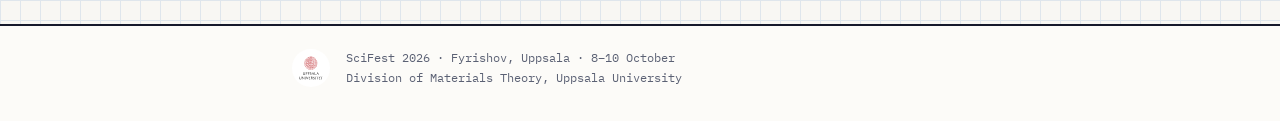
==== commit f1f2c85c: "Liquid nitrogen and ferrofluid pages with small interactive sims Liquid nitrogen: balloon + skating " ====
--- a/index.html
+++ b/index.html
@@ -84,14 +84,14 @@
       <div class="tiles">
 
         <!-- Cold -->
-        <div class="tile soon" data-station="1">
+        <a class="tile" href="liquid-nitrogen.html" data-station="1">
           <span class="photo"><video autoplay muted loop playsinline preload="metadata" poster="assets/media/liquid-nitrogen-poster.jpg"><source src="assets/media/liquid-nitrogen.mp4" type="video/mp4"></video></span>
-          <span class="stamp"><span lang="sv">Snart!</span><span lang="en">Soon!</span></span>
           <span class="topic"><span lang="sv">Kallt</span><span lang="en">Cold</span></span>
           <span class="tile-title"><span lang="sv">Flytande kväve</span><span lang="en">Liquid nitrogen</span></span>
           <span class="tile-hook"><span lang="sv">Vad händer med en ballong vid −196 °C?</span><span lang="en">What happens to a balloon at −196 °C?</span></span>
-          <span class="credit"><span lang="sv">Video:</span><span lang="en">Video:</span> Ryan Poling, <a href="https://commons.wikimedia.org/wiki/File:Nitrogen.ogv">Wikimedia Commons</a>, <a href="https://creativecommons.org/licenses/by/2.0/">CC BY 2.0</a></span>
-        </div>
+          <span class="credit"><span lang="sv">Video:</span><span lang="en">Video:</span> Ryan Poling, Wikimedia Commons, CC BY 2.0</span>
+          <span class="go"><span lang="sv">Utforska</span><span lang="en">Explore</span></span>
+        </a>
         <a class="tile" data-station="1" href="superconductor.html">
           <span class="photo"><video autoplay muted loop playsinline preload="metadata" poster="assets/media/thumbs/superconductor.jpg"><source src="assets/media/superconductor.mp4" type="video/mp4"></video></span>
           <span class="topic"><span lang="sv">Kallt</span><span lang="en">Cold</span></span>
@@ -101,13 +101,13 @@
         </a>
 
         <!-- Magnets -->
-        <div class="tile soon" data-station="2">
+        <a class="tile" href="ferrofluid.html" data-station="2">
           <span class="photo"><video autoplay muted loop playsinline preload="metadata" poster="assets/media/ferrofluid-poster.jpg"><source src="assets/media/ferrofluid.mp4" type="video/mp4"></video></span>
-          <span class="stamp"><span lang="sv">Snart!</span><span lang="en">Soon!</span></span>
           <span class="topic"><span lang="sv">Magneter</span><span lang="en">Magnets</span></span>
           <span class="tile-title"><span lang="sv">Ferrofluid</span><span lang="en">Ferrofluid</span></span>
           <span class="tile-hook"><span lang="sv">Kan en vätska dansa till musik?</span><span lang="en">Can a liquid dance to music?</span></span>
-        </div>
+          <span class="go"><span lang="sv">Utforska</span><span lang="en">Explore</span></span>
+        </a>
         <div class="tile soon" data-station="2">
           <span class="photo"><video autoplay muted loop playsinline preload="metadata" poster="assets/media/compass-lattice-poster.jpg"><source src="assets/media/compass-lattice.mp4" type="video/mp4"></video></span>
           <span class="stamp"><span lang="sv">Snart!</span><span lang="en">Soon!</span></span>
--- a/assets/site.css
+++ b/assets/site.css
@@ -185,12 +185,33 @@
 .magnet { fill: var(--paper-solid); stroke: var(--ink); stroke-width: 1.5; }
 .ordinary { fill: var(--muted); fill-opacity: .18; stroke: var(--muted); stroke-width: 1.5; stroke-dasharray: 4 3; }
 .sc-disc { fill: var(--ink); }
+.fluid { fill: #121418; stroke: var(--ink); stroke-width: 1.5; }
 .frost { fill: var(--accent); fill-opacity: .12; }
 .tick { stroke: var(--ink); stroke-width: 1.2; }
 .scale-line { stroke: var(--ink); stroke-width: 2; }
 .sc-band { fill: var(--accent-soft); }
 .mark-dot { fill: var(--accent); }
 .lead-line { stroke: var(--muted); stroke-width: 1; stroke-dasharray: 2 3; }
+
+/* Try-it widget */
+.lab { background: var(--paper-solid); border: 1.5px solid var(--ink); padding: 12px; display: grid; gap: 12px; max-width: 40rem; }
+.lab canvas { width: 100%; height: auto; display: block; }
+.lab .controls-row { display: grid; grid-template-columns: 1fr auto; gap: 10px 14px; align-items: center; }
+.lab label { font-family: var(--font-mono); font-size: .85rem; font-weight: 500; }
+.lab input[type=range] { width: 100%; accent-color: var(--accent); min-height: 36px; grid-column: 1 / -1; }
+.lab .readouts { display: flex; flex-wrap: wrap; gap: 6px 18px; font-family: var(--font-mono); font-size: .85rem; color: var(--muted); }
+.lab .readouts b { color: var(--ink); font-weight: 600; }
+.lab .status { font-size: 1rem; font-weight: 600; color: var(--accent); min-height: 2.6em; }
+.lab .btn {
+  font: 600 .88rem/1 var(--font-mono); cursor: pointer; padding: 10px 12px; min-height: 42px;
+  background: var(--paper-solid); color: var(--ink); border: 1.5px solid var(--ink);
+}
+.lab .btn[aria-pressed="true"] { background: var(--accent); border-color: var(--accent); color: var(--paper-solid); }
+.lab input[type=range]:disabled { opacity: .6; }
+
+/* Short list of what visitors saw */
+.saw { display: grid; gap: 10px; max-width: 62ch; }
+.saw p b { color: var(--accent); }
 
 /* Further reading (details) */
 .more { display: grid; border-top: 1px solid var(--grid-strong); max-width: 62ch; }
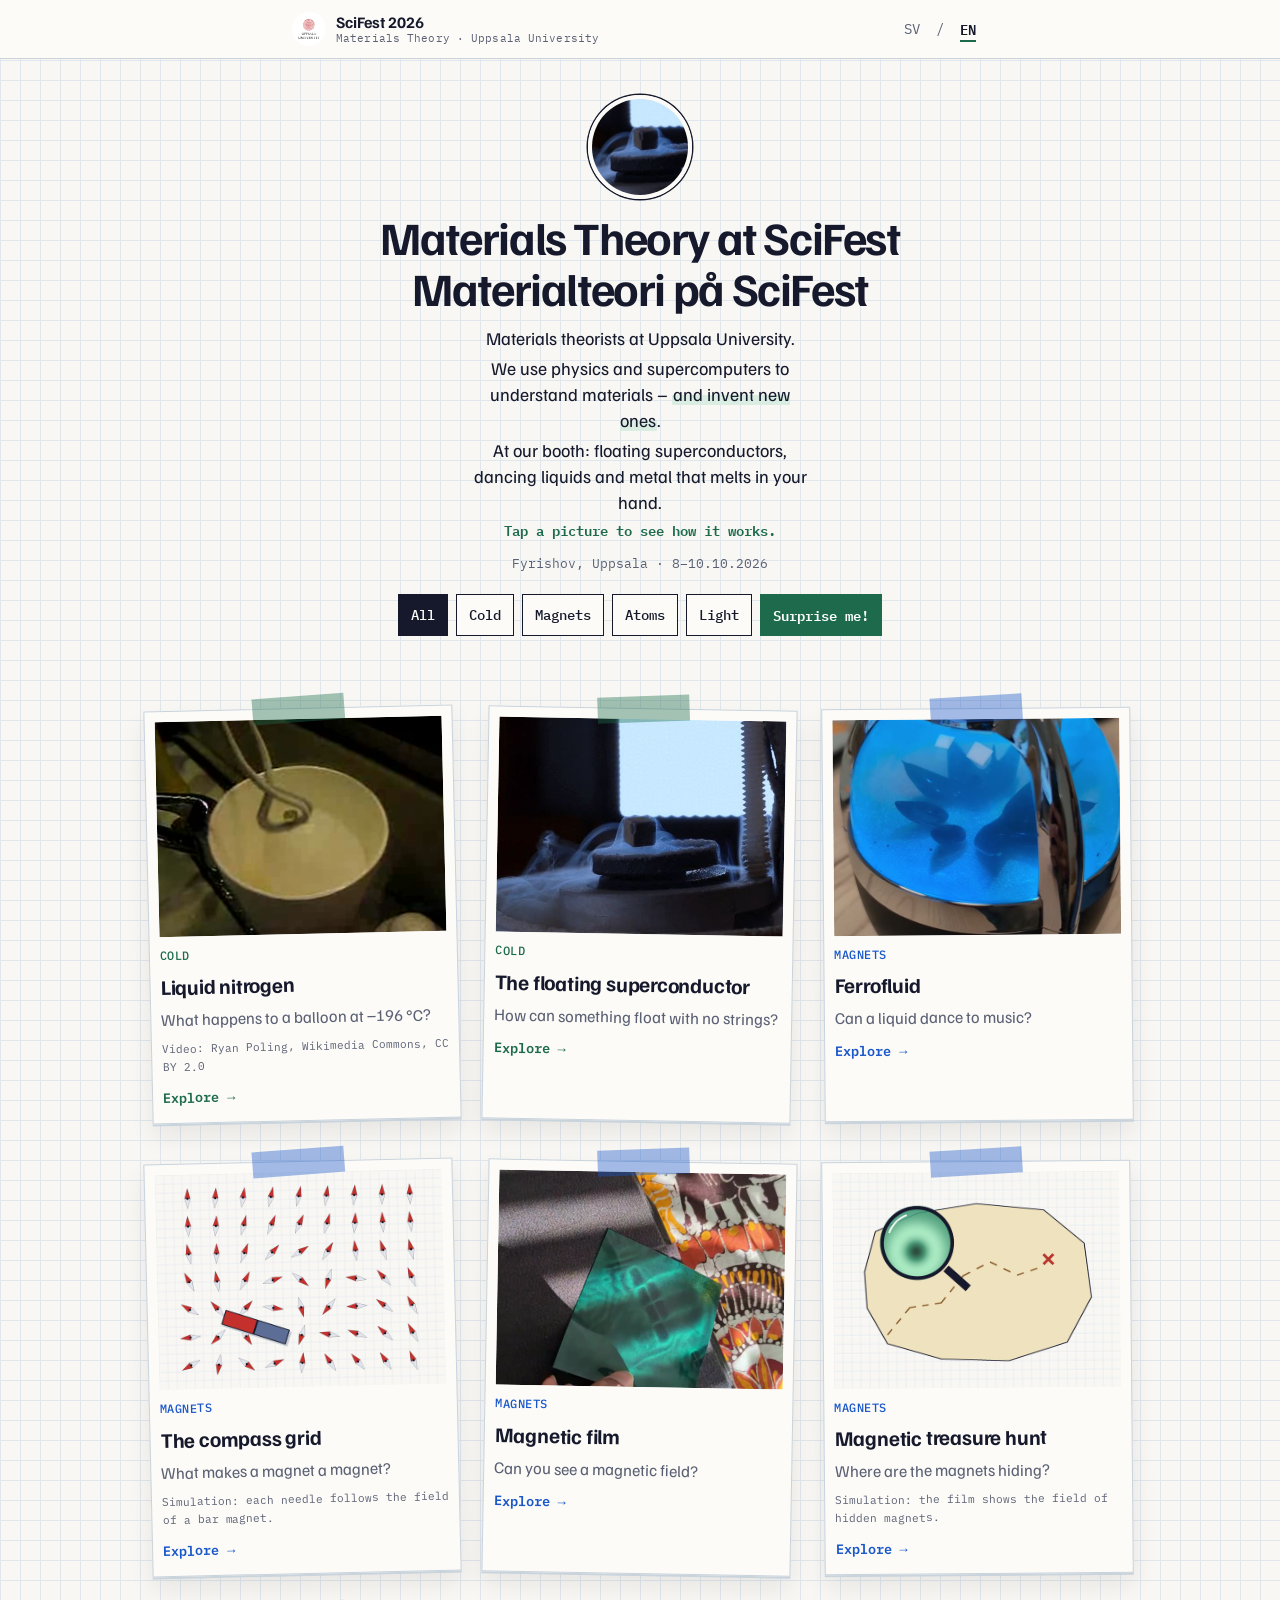
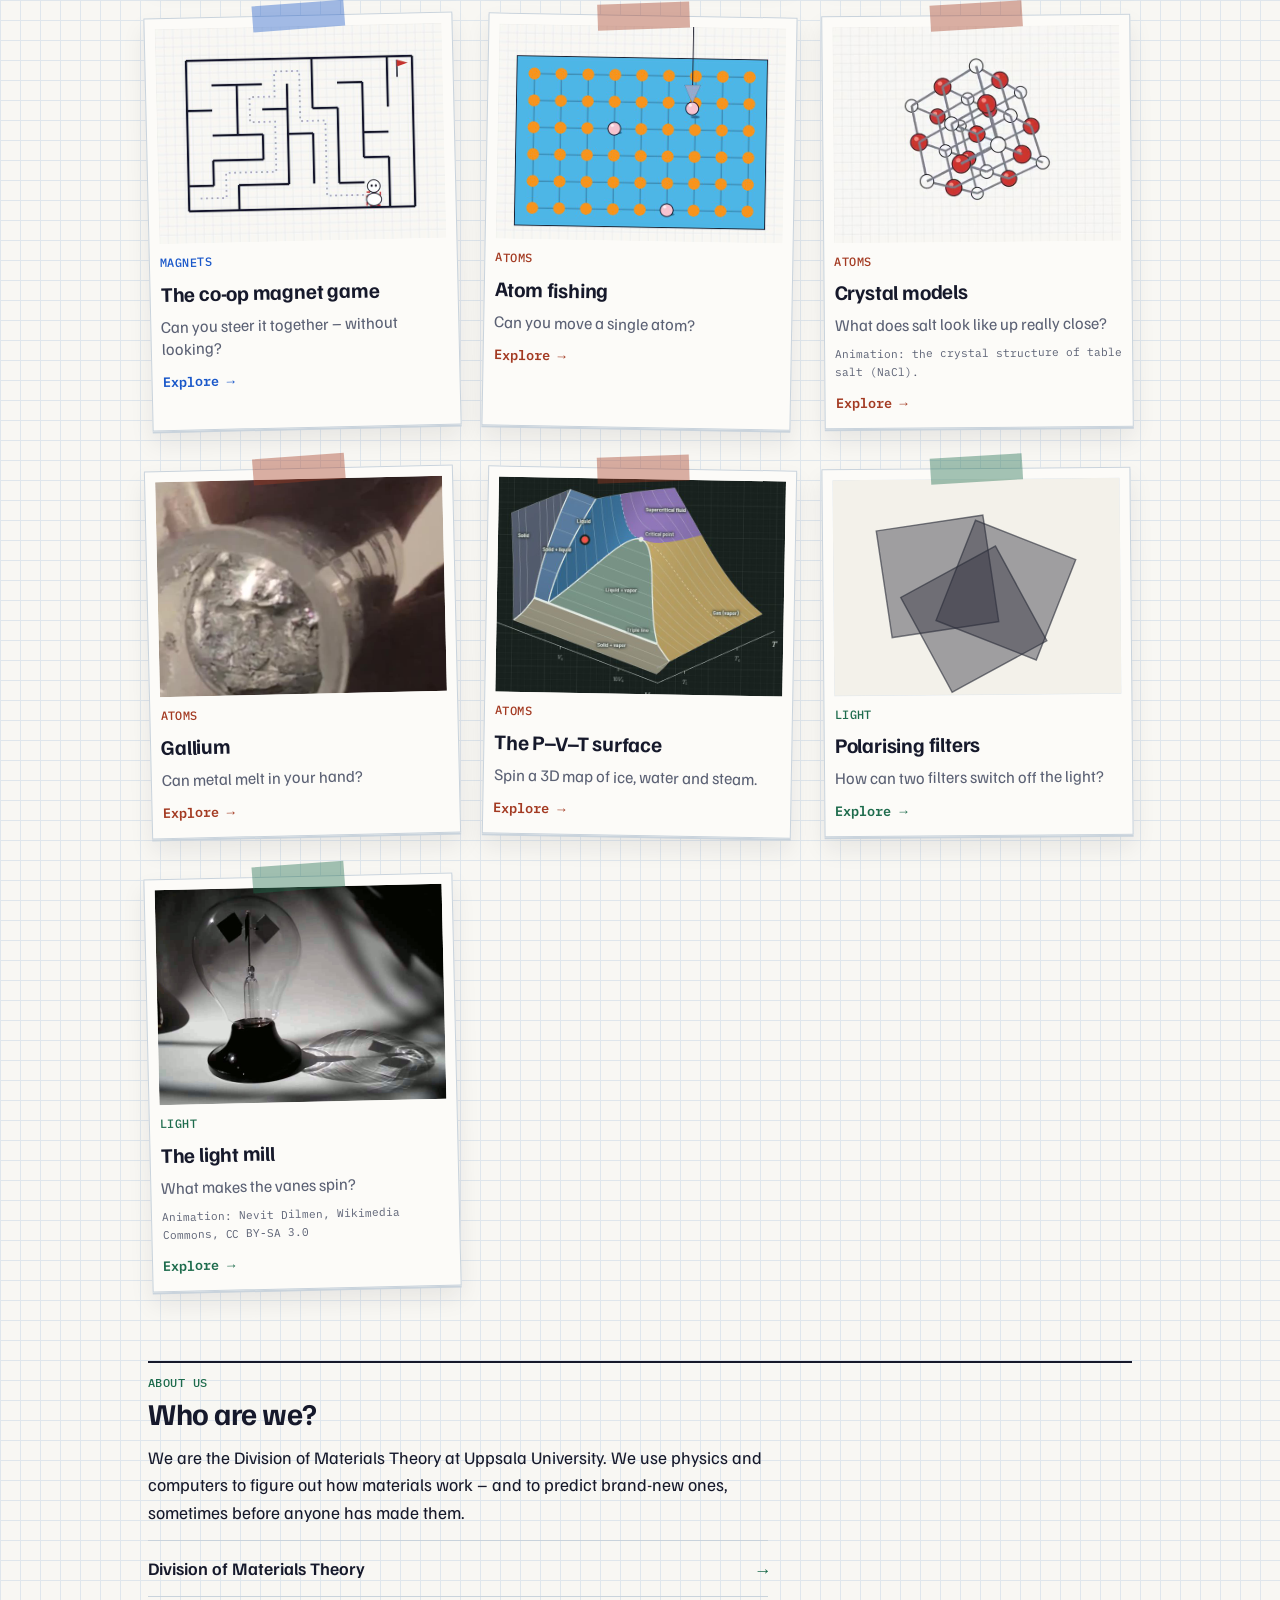
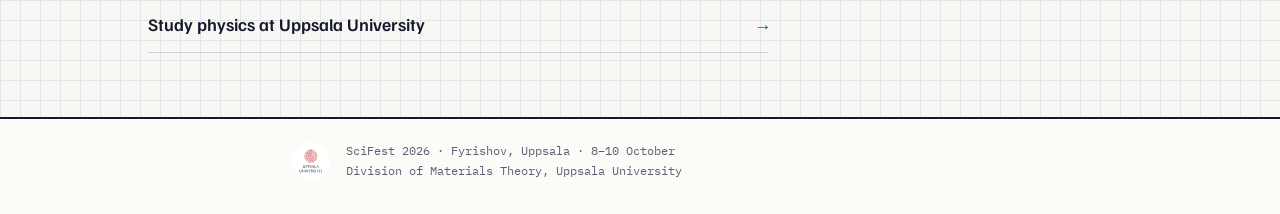
==== commit c9c6e6e3: "Eight more demo pages with small interactive sims; all tiles live Gallium (dip in warm water, meltin" ====
--- a/index.html
+++ b/index.html
@@ -108,60 +108,60 @@
           <span class="tile-hook"><span lang="sv">Kan en vätska dansa till musik?</span><span lang="en">Can a liquid dance to music?</span></span>
           <span class="go"><span lang="sv">Utforska</span><span lang="en">Explore</span></span>
         </a>
-        <div class="tile soon" data-station="2">
+        <a class="tile" href="compass-lattice.html" data-station="2">
           <span class="photo"><video autoplay muted loop playsinline preload="metadata" poster="assets/media/compass-lattice-poster.jpg"><source src="assets/media/compass-lattice.mp4" type="video/mp4"></video></span>
-          <span class="stamp"><span lang="sv">Snart!</span><span lang="en">Soon!</span></span>
           <span class="topic"><span lang="sv">Magneter</span><span lang="en">Magnets</span></span>
           <span class="tile-title"><span lang="sv">Kompassgittret</span><span lang="en">The compass grid</span></span>
           <span class="tile-hook"><span lang="sv">Vad gör en magnet till en magnet?</span><span lang="en">What makes a magnet a magnet?</span></span>
           <span class="credit"><span lang="sv">Simulering: varje nål följer magnetfältet från en stavmagnet.</span><span lang="en">Simulation: each needle follows the field of a bar magnet.</span></span>
-        </div>
-        <div class="tile soon" data-station="2">
+          <span class="go"><span lang="sv">Utforska</span><span lang="en">Explore</span></span>
+        </a>
+        <a class="tile" href="magnetic-film.html" data-station="2">
           <span class="photo"><video autoplay muted loop playsinline preload="metadata" poster="assets/media/magnetic-film-poster.jpg"><source src="assets/media/magnetic-film.mp4" type="video/mp4"></video></span>
-          <span class="stamp"><span lang="sv">Snart!</span><span lang="en">Soon!</span></span>
           <span class="topic"><span lang="sv">Magneter</span><span lang="en">Magnets</span></span>
           <span class="tile-title"><span lang="sv">Magnetfilmen</span><span lang="en">Magnetic film</span></span>
           <span class="tile-hook"><span lang="sv">Kan du se ett magnetfält?</span><span lang="en">Can you see a magnetic field?</span></span>
-        </div>
-        <div class="tile soon" data-station="2">
+          <span class="go"><span lang="sv">Utforska</span><span lang="en">Explore</span></span>
+        </a>
+        <a class="tile" href="magnetic-film.html#treasure" data-station="2">
           <span class="photo"><video autoplay muted loop playsinline preload="metadata" poster="assets/media/treasure-hunt-poster.jpg"><source src="assets/media/treasure-hunt.mp4" type="video/mp4"></video></span>
-          <span class="stamp"><span lang="sv">Snart!</span><span lang="en">Soon!</span></span>
           <span class="topic"><span lang="sv">Magneter</span><span lang="en">Magnets</span></span>
           <span class="tile-title"><span lang="sv">Magnetisk skattjakt</span><span lang="en">Magnetic treasure hunt</span></span>
           <span class="tile-hook"><span lang="sv">Var gömmer sig magneterna?</span><span lang="en">Where are the magnets hiding?</span></span>
           <span class="credit"><span lang="sv">Simulering: filmen visar fältet från gömda magneter.</span><span lang="en">Simulation: the film shows the field of hidden magnets.</span></span>
-        </div>
-        <div class="tile soon" data-station="2">
+          <span class="go"><span lang="sv">Utforska</span><span lang="en">Explore</span></span>
+        </a>
+        <a class="tile" href="coop-game.html" data-station="2">
           <span class="photo"><video autoplay muted loop playsinline preload="metadata" poster="assets/media/coop-game-poster.jpg"><source src="assets/media/coop-game.mp4" type="video/mp4"></video></span>
-          <span class="stamp"><span lang="sv">Snart!</span><span lang="en">Soon!</span></span>
           <span class="topic"><span lang="sv">Magneter</span><span lang="en">Magnets</span></span>
           <span class="tile-title"><span lang="sv">Magnetspelet för två</span><span lang="en">The co-op magnet game</span></span>
           <span class="tile-hook"><span lang="sv">Kan ni styra figuren tillsammans – utan att titta?</span><span lang="en">Can you steer it together – without looking?</span></span>
-        </div>
+          <span class="go"><span lang="sv">Utforska</span><span lang="en">Explore</span></span>
+        </a>
 
         <!-- Atoms -->
-        <div class="tile soon" data-station="3">
+        <a class="tile" href="atom-fishing.html" data-station="3">
           <span class="photo"><video autoplay muted loop playsinline preload="metadata" poster="assets/media/atom-fishing-poster.jpg"><source src="assets/media/atom-fishing.mp4" type="video/mp4"></video></span>
-          <span class="stamp"><span lang="sv">Snart!</span><span lang="en">Soon!</span></span>
           <span class="topic"><span lang="sv">Atomer</span><span lang="en">Atoms</span></span>
           <span class="tile-title"><span lang="sv">Atomfiske</span><span lang="en">Atom fishing</span></span>
           <span class="tile-hook"><span lang="sv">Kan man flytta en enda atom?</span><span lang="en">Can you move a single atom?</span></span>
-        </div>
-        <div class="tile soon" data-station="3">
+          <span class="go"><span lang="sv">Utforska</span><span lang="en">Explore</span></span>
+        </a>
+        <a class="tile" href="crystal-models.html" data-station="3">
           <span class="photo"><video autoplay muted loop playsinline preload="metadata" poster="assets/media/crystal-models-poster.jpg"><source src="assets/media/crystal-models.mp4" type="video/mp4"></video></span>
-          <span class="stamp"><span lang="sv">Snart!</span><span lang="en">Soon!</span></span>
           <span class="topic"><span lang="sv">Atomer</span><span lang="en">Atoms</span></span>
           <span class="tile-title"><span lang="sv">Kristallmodeller</span><span lang="en">Crystal models</span></span>
           <span class="tile-hook"><span lang="sv">Hur ser salt ut på riktigt nära håll?</span><span lang="en">What does salt look like up really close?</span></span>
           <span class="credit"><span lang="sv">Animation: koksaltets kristallstruktur (NaCl).</span><span lang="en">Animation: the crystal structure of table salt (NaCl).</span></span>
-        </div>
-        <div class="tile soon" data-station="3">
+          <span class="go"><span lang="sv">Utforska</span><span lang="en">Explore</span></span>
+        </a>
+        <a class="tile" href="gallium.html" data-station="3">
           <span class="photo"><video autoplay muted loop playsinline preload="metadata" poster="assets/media/gallium-poster.jpg"><source src="assets/media/gallium.mp4" type="video/mp4"></video></span>
-          <span class="stamp"><span lang="sv">Snart!</span><span lang="en">Soon!</span></span>
           <span class="topic"><span lang="sv">Atomer</span><span lang="en">Atoms</span></span>
           <span class="tile-title"><span lang="sv">Gallium</span><span lang="en">Gallium</span></span>
           <span class="tile-hook"><span lang="sv">Kan metall smälta i handen?</span><span lang="en">Can metal melt in your hand?</span></span>
-        </div>
+          <span class="go"><span lang="sv">Utforska</span><span lang="en">Explore</span></span>
+        </a>
         <a class="tile" data-station="3" href="pvt-surface.html">
           <span class="photo"><img src="assets/media/thumbs/pvt-surface.jpg" alt="" loading="lazy"></span>
           <span class="topic"><span lang="sv">Atomer</span><span lang="en">Atoms</span></span>
@@ -171,7 +171,7 @@
         </a>
 
         <!-- Light -->
-        <div class="tile soon" data-station="4">
+        <a class="tile" href="polarising-filters.html" data-station="4">
           <span class="photo">
             <svg viewBox="0 0 400 300" aria-hidden="true">
               <rect width="400" height="300" fill="#F3F1EA"/>
@@ -182,19 +182,19 @@
               </g>
             </svg>
           </span>
-          <span class="stamp"><span lang="sv">Snart!</span><span lang="en">Soon!</span></span>
           <span class="topic"><span lang="sv">Ljus</span><span lang="en">Light</span></span>
           <span class="tile-title"><span lang="sv">Polarisationsfilter</span><span lang="en">Polarising filters</span></span>
           <span class="tile-hook"><span lang="sv">Hur kan två filter släcka ljuset?</span><span lang="en">How can two filters switch off the light?</span></span>
-        </div>
-        <div class="tile soon" data-station="4">
+          <span class="go"><span lang="sv">Utforska</span><span lang="en">Explore</span></span>
+        </a>
+        <a class="tile" href="light-mill.html" data-station="4">
           <span class="photo"><video autoplay muted loop playsinline preload="metadata" poster="assets/media/light-mill-poster.jpg"><source src="assets/media/light-mill.mp4" type="video/mp4"></video></span>
-          <span class="stamp"><span lang="sv">Snart!</span><span lang="en">Soon!</span></span>
           <span class="topic"><span lang="sv">Ljus</span><span lang="en">Light</span></span>
           <span class="tile-title"><span lang="sv">Ljuskvarnen</span><span lang="en">The light mill</span></span>
           <span class="tile-hook"><span lang="sv">Vad får vingarna att snurra?</span><span lang="en">What makes the vanes spin?</span></span>
-          <span class="credit"><span lang="sv">Animation:</span><span lang="en">Animation:</span> Nevit Dilmen, <a href="https://commons.wikimedia.org/wiki/File:Radiometer_9965_Nevit.gif">Wikimedia Commons</a>, <a href="https://creativecommons.org/licenses/by-sa/3.0/">CC BY-SA 3.0</a></span>
-        </div>
+          <span class="credit"><span lang="sv">Animation:</span><span lang="en">Animation:</span> Nevit Dilmen, Wikimedia Commons, CC BY-SA 3.0</span>
+          <span class="go"><span lang="sv">Utforska</span><span lang="en">Explore</span></span>
+        </a>
       </div>
 
       <section class="about" aria-labelledby="h-us">
--- a/assets/site.css
+++ b/assets/site.css
@@ -208,6 +208,7 @@
 }
 .lab .btn[aria-pressed="true"] { background: var(--accent); border-color: var(--accent); color: var(--paper-solid); }
 .lab input[type=range]:disabled { opacity: .6; }
+.lab .btn-row { display: flex; flex-wrap: wrap; gap: 8px; }
 
 /* Short list of what visitors saw */
 .saw { display: grid; gap: 10px; max-width: 62ch; }
